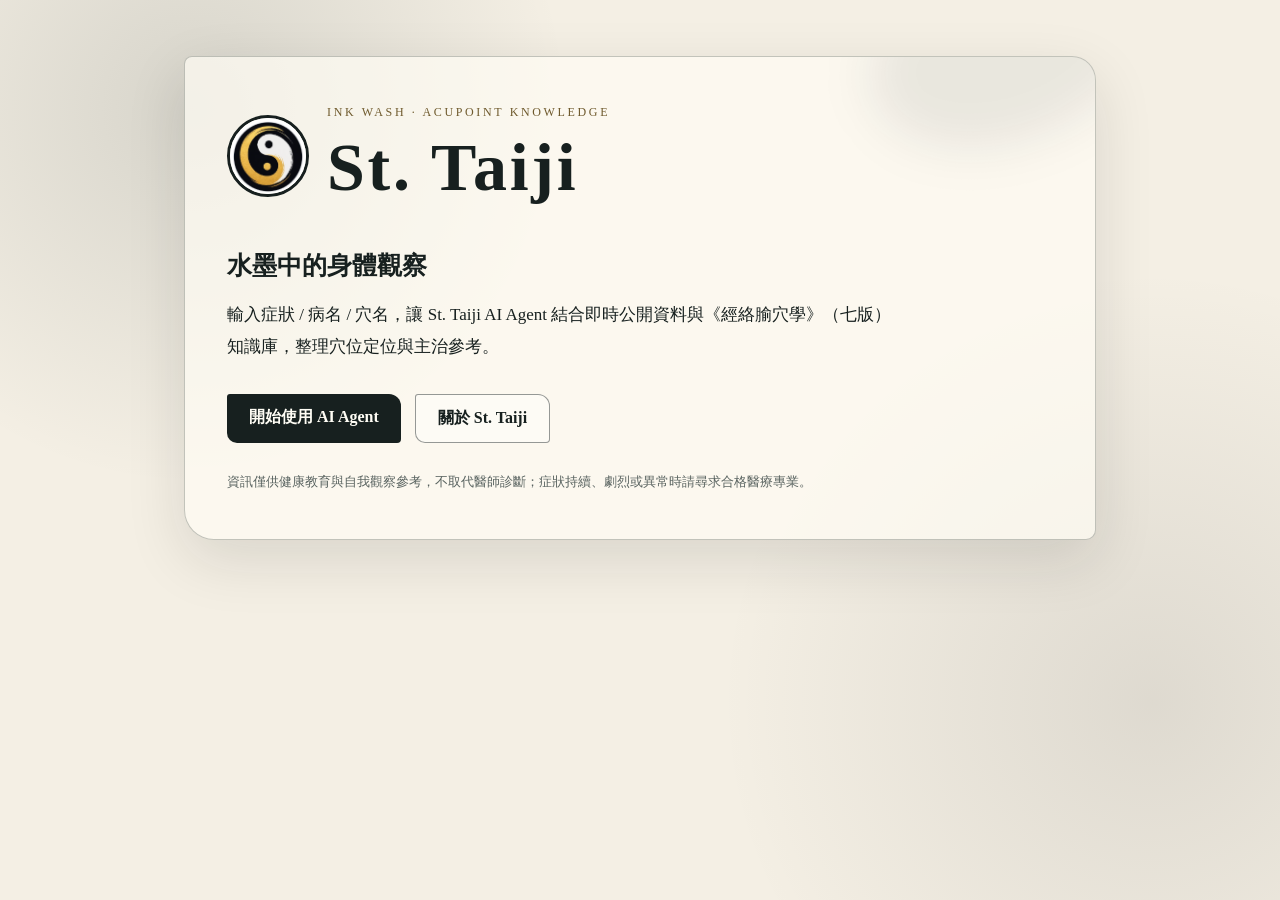
==== index.html @ 62009772 "Add files via upload" ====
<!doctype html>
<html lang="zh-Hant">
<head>
  <meta charset="UTF-8">
  <meta name="viewport" content="width=device-width, initial-scale=1">
  <meta name="description" content="St. Taiji 水墨養生 AI Agent：查詢症狀、病名與穴名，探索定位與主治資料。">
  <title>St. Taiji｜水墨穴位 AI Agent</title>
  <script async src="https://pagead2.googlesyndication.com/pagead/js/adsbygoogle.js?client=ca-pub-6510425361342634" crossorigin="anonymous"></script>
  <style>
    :root { color-scheme: light; --ink:#17201f; --paper:#f4efe4; --gold:#b08b3e; }
    * { box-sizing:border-box; }
    body { margin:0; min-height:100vh; color:var(--ink); background:radial-gradient(circle at 15% 12%,rgba(20,35,34,.13),transparent 28%),radial-gradient(circle at 90% 78%,rgba(30,30,30,.10),transparent 32%),var(--paper); font-family: Georgia,"Noto Serif TC",serif; }
    main { max-width:960px; margin:0 auto; padding:56px 24px 72px; }
    .ink-card { position:relative; overflow:hidden; padding:48px 42px; border:1px solid rgba(23,32,31,.25); border-radius:8px 24px 10px 30px; background:rgba(255,252,244,.7); box-shadow:0 20px 60px rgba(21,28,27,.12); }
    .ink-card:before { content:""; position:absolute; width:280px; height:180px; top:-95px; right:-50px; background:rgba(23,32,31,.08); filter:blur(24px); border-radius:50%; transform:rotate(-18deg); }
    header { display:flex; align-items:center; gap:18px; }
    img { width:82px; height:82px; object-fit:cover; border-radius:50%; border:3px solid var(--ink); }
    .eyebrow { letter-spacing:.22em; font-size:12px; color:#6f5a2d; }
    h1 { margin:8px 0 0; font-size:clamp(36px,7vw,68px); letter-spacing:.04em; }
    h2 { margin:42px 0 12px; font-size:25px; }
    p { max-width:680px; line-height:1.9; font-size:17px; }
    .actions { display:flex; flex-wrap:wrap; gap:14px; margin-top:30px; }
    a.button { display:inline-block; padding:13px 22px; border-radius:3px 12px 4px 10px; text-decoration:none; font-weight:700; }
    .primary { color:#fffdf5; background:var(--ink); }
    .secondary { color:var(--ink); border:1px solid rgba(23,32,31,.45); background:rgba(255,255,255,.4); }
    footer { margin-top:30px; color:#596360; font-size:13px; }
  </style>
</head>
<body>
  <main>
    <section class="ink-card">
      <header>
        <img src="LogoTaiji.png" alt="St. Taiji 太極 Logo">
        <div><div class="eyebrow">INK WASH · ACUPOINT KNOWLEDGE</div><h1>St. Taiji</h1></div>
      </header>
      <h2>水墨中的身體觀察</h2>
      <p>輸入症狀 / 病名 / 穴名，讓 St. Taiji AI Agent 結合即時公開資料與《經絡腧穴學》（七版）知識庫，整理穴位定位與主治參考。</p>
      <div class="actions">
        <a class="button primary" href="https://sttaiji-tevsgcip.manus.space/">開始使用 AI Agent</a>
        <a class="button secondary" href="https://sttaiji-tevsgcip.manus.space/about">關於 St. Taiji</a>
      </div>
      <footer>資訊僅供健康教育與自我觀察參考，不取代醫師診斷；症狀持續、劇烈或異常時請尋求合格醫療專業。</footer>
    </section>
  </main>
</body>
</html>
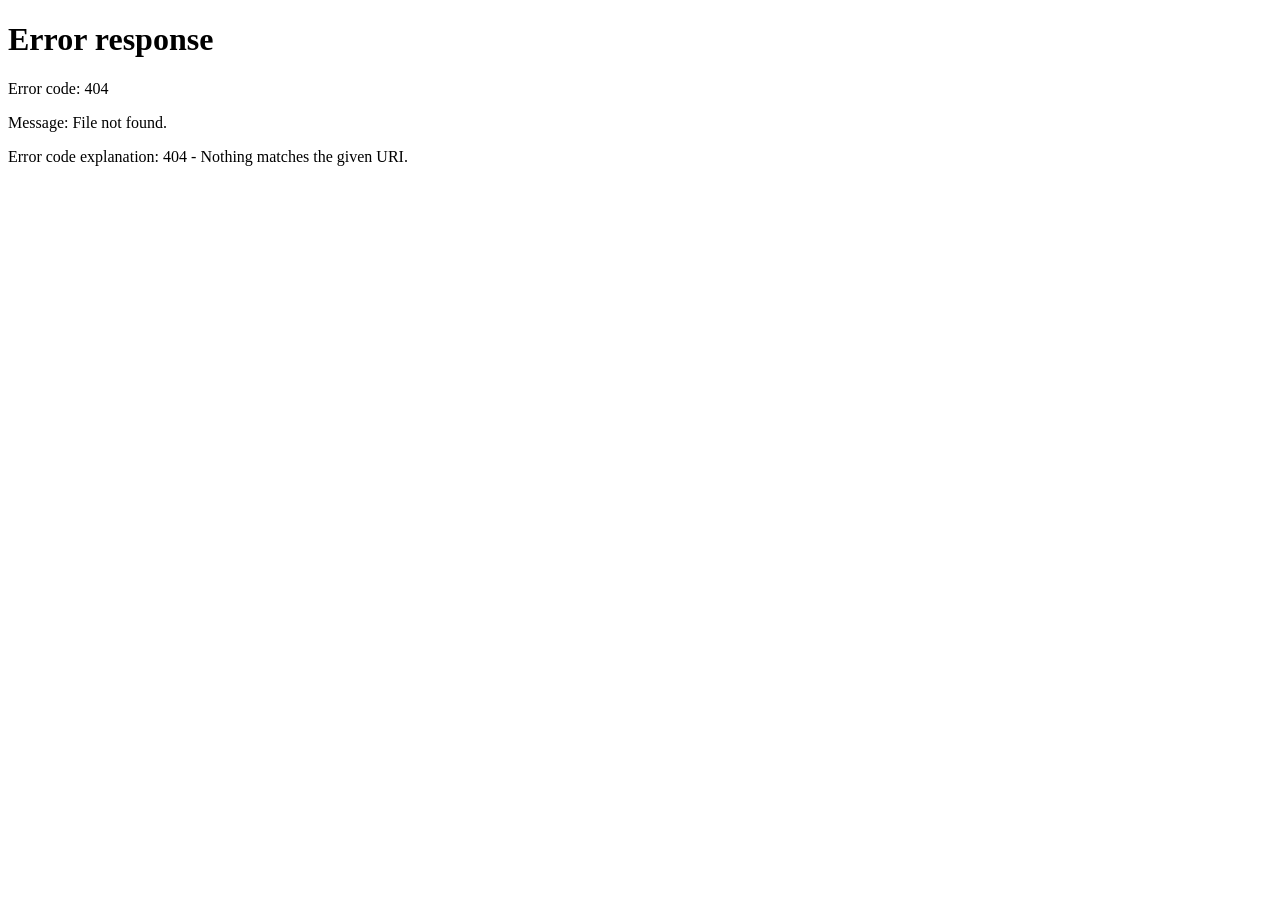
==== commit cea2cefd: "Add files via upload" ====
--- a/index.html
+++ b/index.html
@@ -1,46 +1,18 @@
 <!doctype html>
 <html lang="zh-Hant">
-<head>
-  <meta charset="UTF-8">
-  <meta name="viewport" content="width=device-width, initial-scale=1">
-  <meta name="description" content="St. Taiji 水墨養生 AI Agent：查詢症狀、病名與穴名，探索定位與主治資料。">
-  <title>St. Taiji｜水墨穴位 AI Agent</title>
-  <script async src="https://pagead2.googlesyndication.com/pagead/js/adsbygoogle.js?client=ca-pub-6510425361342634" crossorigin="anonymous"></script>
-  <style>
-    :root { color-scheme: light; --ink:#17201f; --paper:#f4efe4; --gold:#b08b3e; }
-    * { box-sizing:border-box; }
-    body { margin:0; min-height:100vh; color:var(--ink); background:radial-gradient(circle at 15% 12%,rgba(20,35,34,.13),transparent 28%),radial-gradient(circle at 90% 78%,rgba(30,30,30,.10),transparent 32%),var(--paper); font-family: Georgia,"Noto Serif TC",serif; }
-    main { max-width:960px; margin:0 auto; padding:56px 24px 72px; }
-    .ink-card { position:relative; overflow:hidden; padding:48px 42px; border:1px solid rgba(23,32,31,.25); border-radius:8px 24px 10px 30px; background:rgba(255,252,244,.7); box-shadow:0 20px 60px rgba(21,28,27,.12); }
-    .ink-card:before { content:""; position:absolute; width:280px; height:180px; top:-95px; right:-50px; background:rgba(23,32,31,.08); filter:blur(24px); border-radius:50%; transform:rotate(-18deg); }
-    header { display:flex; align-items:center; gap:18px; }
-    img { width:82px; height:82px; object-fit:cover; border-radius:50%; border:3px solid var(--ink); }
-    .eyebrow { letter-spacing:.22em; font-size:12px; color:#6f5a2d; }
-    h1 { margin:8px 0 0; font-size:clamp(36px,7vw,68px); letter-spacing:.04em; }
-    h2 { margin:42px 0 12px; font-size:25px; }
-    p { max-width:680px; line-height:1.9; font-size:17px; }
-    .actions { display:flex; flex-wrap:wrap; gap:14px; margin-top:30px; }
-    a.button { display:inline-block; padding:13px 22px; border-radius:3px 12px 4px 10px; text-decoration:none; font-weight:700; }
-    .primary { color:#fffdf5; background:var(--ink); }
-    .secondary { color:var(--ink); border:1px solid rgba(23,32,31,.45); background:rgba(255,255,255,.4); }
-    footer { margin-top:30px; color:#596360; font-size:13px; }
-  </style>
-</head>
-<body>
-  <main>
-    <section class="ink-card">
-      <header>
-        <img src="LogoTaiji.png" alt="St. Taiji 太極 Logo">
-        <div><div class="eyebrow">INK WASH · ACUPOINT KNOWLEDGE</div><h1>St. Taiji</h1></div>
-      </header>
-      <h2>水墨中的身體觀察</h2>
-      <p>輸入症狀 / 病名 / 穴名，讓 St. Taiji AI Agent 結合即時公開資料與《經絡腧穴學》（七版）知識庫，整理穴位定位與主治參考。</p>
-      <div class="actions">
-        <a class="button primary" href="https://sttaiji-tevsgcip.manus.space/">開始使用 AI Agent</a>
-        <a class="button secondary" href="https://sttaiji-tevsgcip.manus.space/about">關於 St. Taiji</a>
-      </div>
-      <footer>資訊僅供健康教育與自我觀察參考，不取代醫師診斷；症狀持續、劇烈或異常時請尋求合格醫療專業。</footer>
-    </section>
-  </main>
-</body>
+  <head>
+    <meta charset="UTF-8" />
+    <meta name="viewport" content="width=device-width, initial-scale=1.0, maximum-scale=1" />
+    <meta name="theme-color" content="#171915" />
+    <meta name="description" content="St. Taiji — 從一個症狀，開始理解身體。" />
+    <meta name="google-adsense-account" content="ca-pub-6510425361342634" />
+    <title>St. Taiji｜穴位探索</title>
+    <script async src="https://pagead2.googlesyndication.com/pagead/js/adsbygoogle.js?client=ca-pub-6510425361342634" crossorigin="anonymous"></script>
+    <script type="module" crossorigin src="sttaiji.js"></script>
+    <link rel="stylesheet" crossorigin href="sttaiji.css">
+  </head>
+  <body>
+    <div id="root"></div>
+    <script>window.__MANUS_CONFIG__={apiUrl:"https://sttaiji-tevsgcip.manus.space"};</script>
+  </body>
 </html>
--- a/sttaiji.css
+++ b/sttaiji.css
@@ -0,0 +1 @@
+@import"https://fonts.googleapis.com/css2?family=Noto+Sans+TC:wght@400;500;600;700&family=Noto+Serif+TC:wght@500;600;700;900&display=swap";@layer components;@layer properties{@supports (((-webkit-hyphens:none)) and (not (margin-trim:inline))) or ((-moz-orient:inline) and (not (color:rgb(from red r g b)))){*,:before,:after,::backdrop{--tw-translate-x:0;--tw-translate-y:0;--tw-translate-z:0;--tw-rotate-x:initial;--tw-rotate-y:initial;--tw-rotate-z:initial;--tw-skew-x:initial;--tw-skew-y:initial;--tw-space-y-reverse:0;--tw-space-x-reverse:0;--tw-border-style:solid;--tw-gradient-position:initial;--tw-gradient-from:#0000;--tw-gradient-via:#0000;--tw-gradient-to:#0000;--tw-gradient-stops:initial;--tw-gradient-via-stops:initial;--tw-gradient-from-position:0%;--tw-gradient-via-position:50%;--tw-gradient-to-position:100%;--tw-leading:initial;--tw-font-weight:initial;--tw-tracking:initial;--tw-ordinal:initial;--tw-slashed-zero:initial;--tw-numeric-figure:initial;--tw-numeric-spacing:initial;--tw-numeric-fraction:initial;--tw-shadow:0 0 #0000;--tw-shadow-color:initial;--tw-shadow-alpha:100%;--tw-inset-shadow:0 0 #0000;--tw-inset-shadow-color:initial;--tw-inset-shadow-alpha:100%;--tw-ring-color:initial;--tw-ring-shadow:0 0 #0000;--tw-inset-ring-color:initial;--tw-inset-ring-shadow:0 0 #0000;--tw-ring-inset:initial;--tw-ring-offset-width:0px;--tw-ring-offset-color:#fff;--tw-ring-offset-shadow:0 0 #0000;--tw-outline-style:solid;--tw-backdrop-blur:initial;--tw-backdrop-brightness:initial;--tw-backdrop-contrast:initial;--tw-backdrop-grayscale:initial;--tw-backdrop-hue-rotate:initial;--tw-backdrop-invert:initial;--tw-backdrop-opacity:initial;--tw-backdrop-saturate:initial;--tw-backdrop-sepia:initial;--tw-duration:initial;--tw-ease:initial;--tw-content:"";--tw-animation-delay:0s;--tw-animation-direction:normal;--tw-animation-duration:initial;--tw-animation-fill-mode:none;--tw-animation-iteration-count:1;--tw-enter-blur:0;--tw-enter-opacity:1;--tw-enter-rotate:0;--tw-enter-scale:1;--tw-enter-translate-x:0;--tw-enter-translate-y:0;--tw-exit-blur:0;--tw-exit-opacity:1;--tw-exit-rotate:0;--tw-exit-scale:1;--tw-exit-translate-x:0;--tw-exit-translate-y:0}}}@layer theme{:root,:host{--font-sans:ui-sans-serif,system-ui,sans-serif,"Apple Color Emoji","Segoe UI Emoji","Segoe UI Symbol","Noto Color Emoji";--font-mono:ui-monospace,SFMono-Regular,Menlo,Monaco,Consolas,"Liberation Mono","Courier New",monospace;--color-red-100:oklch(93.6% .032 17.717);--color-red-500:oklch(63.7% .237 25.331);--color-blue-600:oklch(54.6% .245 262.881);--color-blue-700:oklch(48.8% .243 264.376);--color-slate-50:oklch(98.4% .003 247.858);--color-slate-100:oklch(96.8% .007 247.896);--color-slate-600:oklch(44.6% .043 257.281);--color-slate-700:oklch(37.2% .044 257.287);--color-slate-900:oklch(20.8% .042 265.755);--color-black:#000;--color-white:#fff;--spacing:.25rem;--container-xs:20rem;--container-sm:24rem;--container-md:28rem;--container-lg:32rem;--container-2xl:42rem;--container-6xl:72rem;--text-xs:.75rem;--text-xs--line-height:calc(1/.75);--text-sm:.875rem;--text-sm--line-height:calc(1.25/.875);--text-base:1rem;--text-base--line-height: 1.5 ;--text-lg:1.125rem;--text-lg--line-height:calc(1.75/1.125);--text-xl:1.25rem;--text-xl--line-height:calc(1.75/1.25);--text-2xl:1.5rem;--text-2xl--line-height:calc(2/1.5);--text-3xl:1.875rem;--text-3xl--line-height: 1.2 ;--text-4xl:2.25rem;--text-4xl--line-height:calc(2.5/2.25);--font-weight-normal:400;--font-weight-medium:500;--font-weight-semibold:600;--font-weight-bold:700;--tracking-tight:-.025em;--tracking-widest:.1em;--leading-snug:1.375;--leading-normal:1.5;--leading-relaxed:1.625;--radius-xs:.125rem;--radius-sm:.25rem;--radius-md:.375rem;--radius-lg:.5rem;--radius-xl:.75rem;--ease-in-out:cubic-bezier(.4,0,.2,1);--animate-spin:spin 1s linear infinite;--animate-pulse:pulse 2s cubic-bezier(.4,0,.6,1)infinite;--blur-sm:8px;--blur-2xl:40px;--aspect-video:16/9;--default-transition-duration:.15s;--default-transition-timing-function:cubic-bezier(.4,0,.2,1);--default-font-family:var(--font-sans);--default-mono-font-family:var(--font-mono)}}@layer base{*,:after,:before,::backdrop{box-sizing:border-box;border:0 solid;margin:0;padding:0}::file-selector-button{box-sizing:border-box;border:0 solid;margin:0;padding:0}html,:host{-webkit-text-size-adjust:100%;tab-size:4;line-height:1.5;font-family:var(--default-font-family,ui-sans-serif,system-ui,sans-serif,"Apple Color Emoji","Segoe UI Emoji","Segoe UI Symbol","Noto Color Emoji");font-feature-settings:var(--default-font-feature-settings,normal);font-variation-settings:var(--default-font-variation-settings,normal);-webkit-tap-highlight-color:transparent}hr{height:0;color:inherit;border-top-width:1px}abbr:where([title]){-webkit-text-decoration:underline dotted;text-decoration:underline dotted}h1,h2,h3,h4,h5,h6{font-size:inherit;font-weight:inherit}a{color:inherit;-webkit-text-decoration:inherit;text-decoration:inherit}b,strong{font-weight:bolder}code,kbd,samp,pre{font-family:var(--default-mono-font-family,ui-monospace,SFMono-Regular,Menlo,Monaco,Consolas,"Liberation Mono","Courier New",monospace);font-feature-settings:var(--default-mono-font-feature-settings,normal);font-variation-settings:var(--default-mono-font-variation-settings,normal);font-size:1em}small{font-size:80%}sub,sup{vertical-align:baseline;font-size:75%;line-height:0;position:relative}sub{bottom:-.25em}sup{top:-.5em}table{text-indent:0;border-color:inherit;border-collapse:collapse}:-moz-focusring{outline:auto}progress{vertical-align:baseline}summary{display:list-item}ol,ul,menu{list-style:none}img,svg,video,canvas,audio,iframe,embed,object{vertical-align:middle;display:block}img,video{max-width:100%;height:auto}button,input,select,optgroup,textarea{font:inherit;font-feature-settings:inherit;font-variation-settings:inherit;letter-spacing:inherit;color:inherit;opacity:1;background-color:#0000;border-radius:0}::file-selector-button{font:inherit;font-feature-settings:inherit;font-variation-settings:inherit;letter-spacing:inherit;color:inherit;opacity:1;background-color:#0000;border-radius:0}:where(select:is([multiple],[size])) optgroup{font-weight:bolder}:where(select:is([multiple],[size])) optgroup option{padding-inline-start:20px}::file-selector-button{margin-inline-end:4px}::placeholder{opacity:1}@supports (not ((-webkit-appearance:-apple-pay-button))) or (contain-intrinsic-size:1px){::placeholder{color:currentColor}@supports (color:color-mix(in lab,red,red)){::placeholder{color:color-mix(in oklab,currentcolor 50%,transparent)}}}textarea{resize:vertical}::-webkit-search-decoration{-webkit-appearance:none}::-webkit-date-and-time-value{min-height:1lh;text-align:inherit}::-webkit-datetime-edit{display:inline-flex}::-webkit-datetime-edit-fields-wrapper{padding:0}::-webkit-datetime-edit{padding-block:0}::-webkit-datetime-edit-year-field{padding-block:0}::-webkit-datetime-edit-month-field{padding-block:0}::-webkit-datetime-edit-day-field{padding-block:0}::-webkit-datetime-edit-hour-field{padding-block:0}::-webkit-datetime-edit-minute-field{padding-block:0}::-webkit-datetime-edit-second-field{padding-block:0}::-webkit-datetime-edit-millisecond-field{padding-block:0}::-webkit-datetime-edit-meridiem-field{padding-block:0}::-webkit-calendar-picker-indicator{line-height:1}:-moz-ui-invalid{box-shadow:none}button,input:where([type=button],[type=reset],[type=submit]){appearance:button}::file-selector-button{appearance:button}::-webkit-inner-spin-button{height:auto}::-webkit-outer-spin-button{height:auto}[hidden]:where(:not([hidden=until-found])){display:none!important}}@layer utilities{.\@container\/card-header{container:card-header/inline-size}.\@container\/field-group{container:field-group/inline-size}.pointer-events-none{pointer-events:none}.invisible{visibility:hidden}.sr-only{clip-path:inset(50%);white-space:nowrap;border-width:0;width:1px;height:1px;margin:-1px;padding:0;position:absolute;overflow:hidden}.absolute{position:absolute}.fixed{position:fixed}.relative{position:relative}.static{position:static}.sticky{position:sticky}.inset-0{inset:calc(var(--spacing)*0)}.inset-x-0{inset-inline:calc(var(--spacing)*0)}.inset-y-0{inset-block:calc(var(--spacing)*0)}.-top-12{top:calc(var(--spacing)*-12)}.top-0{top:calc(var(--spacing)*0)}.top-1\.5{top:calc(var(--spacing)*1.5)}.top-1\/2{top:50%}.top-3\.5{top:calc(var(--spacing)*3.5)}.top-4{top:calc(var(--spacing)*4)}.top-\[1px\]{top:1px}.top-\[50\%\]{top:50%}.top-\[60\%\]{top:60%}.top-full{top:100%}.-right-12{right:calc(var(--spacing)*-12)}.right-0{right:calc(var(--spacing)*0)}.right-1{right:calc(var(--spacing)*1)}.right-2{right:calc(var(--spacing)*2)}.right-3{right:calc(var(--spacing)*3)}.right-4{right:calc(var(--spacing)*4)}.-bottom-12{bottom:calc(var(--spacing)*-12)}.bottom-0{bottom:calc(var(--spacing)*0)}.bottom-4{bottom:calc(var(--spacing)*4)}.-left-12{left:calc(var(--spacing)*-12)}.left-0{left:calc(var(--spacing)*0)}.left-1\/2{left:50%}.left-2{left:calc(var(--spacing)*2)}.left-4{left:calc(var(--spacing)*4)}.left-\[50\%\]{left:50%}.isolate{isolation:isolate}.z-10{z-index:10}.z-20{z-index:20}.z-40{z-index:40}.z-50{z-index:50}.z-\[1\]{z-index:1}.order-first{order:-9999}.order-last{order:9999}.col-start-2{grid-column-start:2}.row-span-2{grid-row:span 2/span 2}.row-start-1{grid-row-start:1}.container{width:100%}@media(min-width:40rem){.container{max-width:40rem}}@media(min-width:48rem){.container{max-width:48rem}}@media(min-width:64rem){.container{max-width:64rem}}@media(min-width:80rem){.container{max-width:80rem}}@media(min-width:96rem){.container{max-width:96rem}}.\!m-0{margin:calc(var(--spacing)*0)!important}.-mx-1{margin-inline:calc(var(--spacing)*-1)}.mx-2{margin-inline:calc(var(--spacing)*2)}.mx-3\.5{margin-inline:calc(var(--spacing)*3.5)}.mx-4{margin-inline:calc(var(--spacing)*4)}.mx-auto{margin-inline:auto}.-my-2{margin-block:calc(var(--spacing)*-2)}.my-0{margin-block:calc(var(--spacing)*0)}.my-0\.5{margin-block:calc(var(--spacing)*.5)}.my-1{margin-block:calc(var(--spacing)*1)}.-mt-4{margin-top:calc(var(--spacing)*-4)}.mt-1{margin-top:calc(var(--spacing)*1)}.mt-1\.5{margin-top:calc(var(--spacing)*1.5)}.mt-2{margin-top:calc(var(--spacing)*2)}.mt-4{margin-top:calc(var(--spacing)*4)}.mt-12{margin-top:calc(var(--spacing)*12)}.mt-auto{margin-top:auto}.mr-2{margin-right:calc(var(--spacing)*2)}.mb-1{margin-bottom:calc(var(--spacing)*1)}.mb-2{margin-bottom:calc(var(--spacing)*2)}.mb-3{margin-bottom:calc(var(--spacing)*3)}.mb-4{margin-bottom:calc(var(--spacing)*4)}.mb-6{margin-bottom:calc(var(--spacing)*6)}.mb-8{margin-bottom:calc(var(--spacing)*8)}.-ml-4{margin-left:calc(var(--spacing)*-4)}.ml-1{margin-left:calc(var(--spacing)*1)}.ml-2{margin-left:calc(var(--spacing)*2)}.ml-4{margin-left:calc(var(--spacing)*4)}.ml-auto{margin-left:auto}.line-clamp-1{-webkit-line-clamp:1;-webkit-box-orient:vertical;display:-webkit-box;overflow:hidden}.line-clamp-2{-webkit-line-clamp:2;-webkit-box-orient:vertical;display:-webkit-box;overflow:hidden}.block{display:block}.flex{display:flex}.grid{display:grid}.hidden{display:none}.inline-flex{display:inline-flex}.table{display:table}.table-caption{display:table-caption}.table-cell{display:table-cell}.table-row{display:table-row}.field-sizing-content{field-sizing:content}.aspect-square{aspect-ratio:1}.aspect-video{aspect-ratio:var(--aspect-video)}.size-\(--cell-size\){width:var(--cell-size);height:var(--cell-size)}.size-2{width:calc(var(--spacing)*2);height:calc(var(--spacing)*2)}.size-2\.5{width:calc(var(--spacing)*2.5);height:calc(var(--spacing)*2.5)}.size-3{width:calc(var(--spacing)*3);height:calc(var(--spacing)*3)}.size-3\.5{width:calc(var(--spacing)*3.5);height:calc(var(--spacing)*3.5)}.size-4{width:calc(var(--spacing)*4);height:calc(var(--spacing)*4)}.size-6{width:calc(var(--spacing)*6);height:calc(var(--spacing)*6)}.size-7{width:calc(var(--spacing)*7);height:calc(var(--spacing)*7)}.size-8{width:calc(var(--spacing)*8);height:calc(var(--spacing)*8)}.size-9{width:calc(var(--spacing)*9);height:calc(var(--spacing)*9)}.size-10{width:calc(var(--spacing)*10);height:calc(var(--spacing)*10)}.size-12{width:calc(var(--spacing)*12);height:calc(var(--spacing)*12)}.size-auto{width:auto;height:auto}.size-full{width:100%;height:100%}.h-\(--cell-size\){height:var(--cell-size)}.h-1\.5{height:calc(var(--spacing)*1.5)}.h-2{height:calc(var(--spacing)*2)}.h-2\.5{height:calc(var(--spacing)*2.5)}.h-3{height:calc(var(--spacing)*3)}.h-4{height:calc(var(--spacing)*4)}.h-5{height:calc(var(--spacing)*5)}.h-6{height:calc(var(--spacing)*6)}.h-7{height:calc(var(--spacing)*7)}.h-8{height:calc(var(--spacing)*8)}.h-9{height:calc(var(--spacing)*9)}.h-10{height:calc(var(--spacing)*10)}.h-12{height:calc(var(--spacing)*12)}.h-14{height:calc(var(--spacing)*14)}.h-16{height:calc(var(--spacing)*16)}.h-32{height:calc(var(--spacing)*32)}.h-64{height:calc(var(--spacing)*64)}.h-\[1\.15rem\]{height:1.15rem}.h-\[38px\]{height:38px}.h-\[200px\]{height:200px}.h-\[500px\]{height:500px}.h-\[calc\(100\%-1px\)\]{height:calc(100% - 1px)}.h-\[var\(--radix-navigation-menu-viewport-height\)\]{height:var(--radix-navigation-menu-viewport-height)}.h-\[var\(--radix-select-trigger-height\)\]{height:var(--radix-select-trigger-height)}.h-auto{height:auto}.h-full{height:100%}.h-px{height:1px}.h-svh{height:100svh}.max-h-\(--radix-context-menu-content-available-height\){max-height:var(--radix-context-menu-content-available-height)}.max-h-\(--radix-dropdown-menu-content-available-height\){max-height:var(--radix-dropdown-menu-content-available-height)}.max-h-\(--radix-select-content-available-height\){max-height:var(--radix-select-content-available-height)}.max-h-32{max-height:calc(var(--spacing)*32)}.max-h-\[300px\]{max-height:300px}.min-h-0{min-height:calc(var(--spacing)*0)}.min-h-4{min-height:calc(var(--spacing)*4)}.min-h-9{min-height:calc(var(--spacing)*9)}.min-h-16{min-height:calc(var(--spacing)*16)}.min-h-\[200px\]{min-height:200px}.min-h-screen{min-height:100vh}.min-h-svh{min-height:100svh}.w-\(--cell-size\){width:var(--cell-size)}.w-\(--sidebar-width\){width:var(--sidebar-width)}.w-0{width:calc(var(--spacing)*0)}.w-1{width:calc(var(--spacing)*1)}.w-1\/2{width:50%}.w-2{width:calc(var(--spacing)*2)}.w-2\.5{width:calc(var(--spacing)*2.5)}.w-3{width:calc(var(--spacing)*3)}.w-3\/4{width:75%}.w-4{width:calc(var(--spacing)*4)}.w-5{width:calc(var(--spacing)*5)}.w-8{width:calc(var(--spacing)*8)}.w-9{width:calc(var(--spacing)*9)}.w-10{width:calc(var(--spacing)*10)}.w-16{width:calc(var(--spacing)*16)}.w-20{width:calc(var(--spacing)*20)}.w-24{width:calc(var(--spacing)*24)}.w-32{width:calc(var(--spacing)*32)}.w-48{width:calc(var(--spacing)*48)}.w-64{width:calc(var(--spacing)*64)}.w-72{width:calc(var(--spacing)*72)}.w-\[38px\]{width:38px}.w-\[100px\]{width:100px}.w-\[280px\]{width:280px}.w-\[400px\]{width:400px}.w-auto{width:auto}.w-fit{width:fit-content}.w-full{width:100%}.w-max{width:max-content}.w-px{width:1px}.max-w-\(--skeleton-width\){max-width:var(--skeleton-width)}.max-w-2xl{max-width:var(--container-2xl)}.max-w-6xl{max-width:var(--container-6xl)}.max-w-\[80\%\]{max-width:80%}.max-w-\[calc\(100\%-2rem\)\]{max-width:calc(100% - 2rem)}.max-w-lg{max-width:var(--container-lg)}.max-w-max{max-width:max-content}.max-w-md{max-width:var(--container-md)}.max-w-none{max-width:none}.max-w-sm{max-width:var(--container-sm)}.max-w-xs{max-width:var(--container-xs)}.min-w-\(--cell-size\){min-width:var(--cell-size)}.min-w-0{min-width:calc(var(--spacing)*0)}.min-w-5{min-width:calc(var(--spacing)*5)}.min-w-8{min-width:calc(var(--spacing)*8)}.min-w-9{min-width:calc(var(--spacing)*9)}.min-w-10{min-width:calc(var(--spacing)*10)}.min-w-\[8rem\]{min-width:8rem}.min-w-\[12rem\]{min-width:12rem}.min-w-\[var\(--radix-select-trigger-width\)\]{min-width:var(--radix-select-trigger-width)}.flex-1{flex:1}.flex-shrink-0,.shrink-0{flex-shrink:0}.grow{flex-grow:1}.grow-0{flex-grow:0}.basis-full{flex-basis:100%}.caption-bottom{caption-side:bottom}.border-collapse{border-collapse:collapse}.origin-\(--radix-context-menu-content-transform-origin\){transform-origin:var(--radix-context-menu-content-transform-origin)}.origin-\(--radix-dropdown-menu-content-transform-origin\){transform-origin:var(--radix-dropdown-menu-content-transform-origin)}.origin-\(--radix-hover-card-content-transform-origin\){transform-origin:var(--radix-hover-card-content-transform-origin)}.origin-\(--radix-menubar-content-transform-origin\){transform-origin:var(--radix-menubar-content-transform-origin)}.origin-\(--radix-popover-content-transform-origin\){transform-origin:var(--radix-popover-content-transform-origin)}.origin-\(--radix-select-content-transform-origin\){transform-origin:var(--radix-select-content-transform-origin)}.origin-\(--radix-tooltip-content-transform-origin\){transform-origin:var(--radix-tooltip-content-transform-origin)}.-translate-x-1\/2{--tw-translate-x: -50% ;translate:var(--tw-translate-x)var(--tw-translate-y)}.-translate-x-px{--tw-translate-x:-1px;translate:var(--tw-translate-x)var(--tw-translate-y)}.translate-x-\[-50\%\]{--tw-translate-x:-50%;translate:var(--tw-translate-x)var(--tw-translate-y)}.translate-x-px{--tw-translate-x:1px;translate:var(--tw-translate-x)var(--tw-translate-y)}.-translate-y-1\/2{--tw-translate-y: -50% ;translate:var(--tw-translate-x)var(--tw-translate-y)}.translate-y-0\.5{--tw-translate-y:calc(var(--spacing)*.5);translate:var(--tw-translate-x)var(--tw-translate-y)}.translate-y-\[-50\%\]{--tw-translate-y:-50%;translate:var(--tw-translate-x)var(--tw-translate-y)}.translate-y-\[calc\(-50\%_-_2px\)\]{--tw-translate-y: calc(-50% - 2px) ;translate:var(--tw-translate-x)var(--tw-translate-y)}.rotate-45{rotate:45deg}.rotate-90{rotate:90deg}.transform{transform:var(--tw-rotate-x,)var(--tw-rotate-y,)var(--tw-rotate-z,)var(--tw-skew-x,)var(--tw-skew-y,)}.animate-caret-blink{animation:1.25s ease-out infinite caret-blink}.animate-in{animation:enter var(--tw-animation-duration,var(--tw-duration,.15s))var(--tw-ease,ease)var(--tw-animation-delay,0s)var(--tw-animation-iteration-count,1)var(--tw-animation-direction,normal)var(--tw-animation-fill-mode,none)}.animate-pulse{animation:var(--animate-pulse)}.animate-spin{animation:var(--animate-spin)}.cursor-col-resize{cursor:col-resize}.cursor-default{cursor:default}.cursor-pointer{cursor:pointer}.cursor-text{cursor:text}.touch-none{touch-action:none}.resize-none{resize:none}.scroll-my-1{scroll-margin-block:calc(var(--spacing)*1)}.scroll-py-1{scroll-padding-block:calc(var(--spacing)*1)}.list-disc{list-style-type:disc}.list-none{list-style-type:none}.auto-rows-min{grid-auto-rows:min-content}.grid-cols-1{grid-template-columns:repeat(1,minmax(0,1fr))}.grid-cols-2{grid-template-columns:repeat(2,minmax(0,1fr))}.grid-cols-3{grid-template-columns:repeat(3,minmax(0,1fr))}.grid-cols-\[0_1fr\]{grid-template-columns:0 1fr}.grid-rows-\[auto_auto\]{grid-template-rows:auto auto}.flex-col{flex-direction:column}.flex-col-reverse{flex-direction:column-reverse}.flex-row{flex-direction:row}.flex-wrap{flex-wrap:wrap}.items-center{align-items:center}.items-end{align-items:flex-end}.items-start{align-items:flex-start}.items-stretch{align-items:stretch}.justify-between{justify-content:space-between}.justify-center{justify-content:center}.justify-end{justify-content:flex-end}.justify-start{justify-content:flex-start}.justify-items-start{justify-items:start}.gap-0{gap:calc(var(--spacing)*0)}.gap-0\.5{gap:calc(var(--spacing)*.5)}.gap-1{gap:calc(var(--spacing)*1)}.gap-1\.5{gap:calc(var(--spacing)*1.5)}.gap-2{gap:calc(var(--spacing)*2)}.gap-2\.5{gap:calc(var(--spacing)*2.5)}.gap-3{gap:calc(var(--spacing)*3)}.gap-4{gap:calc(var(--spacing)*4)}.gap-6{gap:calc(var(--spacing)*6)}.gap-7{gap:calc(var(--spacing)*7)}.gap-8{gap:calc(var(--spacing)*8)}:where(.space-y-1>:not(:last-child)){--tw-space-y-reverse:0;margin-block-start:calc(calc(var(--spacing)*1)*var(--tw-space-y-reverse));margin-block-end:calc(calc(var(--spacing)*1)*calc(1 - var(--tw-space-y-reverse)))}:where(.space-y-2>:not(:last-child)){--tw-space-y-reverse:0;margin-block-start:calc(calc(var(--spacing)*2)*var(--tw-space-y-reverse));margin-block-end:calc(calc(var(--spacing)*2)*calc(1 - var(--tw-space-y-reverse)))}:where(.space-y-3>:not(:last-child)){--tw-space-y-reverse:0;margin-block-start:calc(calc(var(--spacing)*3)*var(--tw-space-y-reverse));margin-block-end:calc(calc(var(--spacing)*3)*calc(1 - var(--tw-space-y-reverse)))}:where(.space-y-4>:not(:last-child)){--tw-space-y-reverse:0;margin-block-start:calc(calc(var(--spacing)*4)*var(--tw-space-y-reverse));margin-block-end:calc(calc(var(--spacing)*4)*calc(1 - var(--tw-space-y-reverse)))}:where(.space-y-6>:not(:last-child)){--tw-space-y-reverse:0;margin-block-start:calc(calc(var(--spacing)*6)*var(--tw-space-y-reverse));margin-block-end:calc(calc(var(--spacing)*6)*calc(1 - var(--tw-space-y-reverse)))}:where(.space-y-12>:not(:last-child)){--tw-space-y-reverse:0;margin-block-start:calc(calc(var(--spacing)*12)*var(--tw-space-y-reverse));margin-block-end:calc(calc(var(--spacing)*12)*calc(1 - var(--tw-space-y-reverse)))}:where(.space-x-2>:not(:last-child)){--tw-space-x-reverse:0;margin-inline-start:calc(calc(var(--spacing)*2)*var(--tw-space-x-reverse));margin-inline-end:calc(calc(var(--spacing)*2)*calc(1 - var(--tw-space-x-reverse)))}.gap-y-0\.5{row-gap:calc(var(--spacing)*.5)}.self-start{align-self:flex-start}.self-stretch{align-self:stretch}.justify-self-end{justify-self:flex-end}.truncate{text-overflow:ellipsis;white-space:nowrap;overflow:hidden}.overflow-auto{overflow:auto}.overflow-hidden{overflow:hidden}.overflow-x-auto{overflow-x:auto}.overflow-x-hidden{overflow-x:hidden}.overflow-y-auto{overflow-y:auto}.rounded{border-radius:.25rem}.rounded-\[2px\]{border-radius:2px}.rounded-\[4px\]{border-radius:4px}.rounded-\[10px\]{border-radius:10px}.rounded-\[20px\]{border-radius:20px}.rounded-\[calc\(var\(--radius\)-5px\)\]{border-radius:calc(var(--radius) - 5px)}.rounded-\[inherit\]{border-radius:inherit}.rounded-full{border-radius:3.40282e38px}.rounded-lg{border-radius:var(--radius-lg)}.rounded-md{border-radius:var(--radius-md)}.rounded-none{border-radius:0}.rounded-sm{border-radius:var(--radius-sm)}.rounded-xl{border-radius:var(--radius-xl)}.rounded-xs{border-radius:var(--radius-xs)}.rounded-l-md{border-top-left-radius:var(--radius-md);border-bottom-left-radius:var(--radius-md)}.rounded-tl-sm{border-top-left-radius:var(--radius-sm)}.rounded-r-md{border-top-right-radius:var(--radius-md);border-bottom-right-radius:var(--radius-md)}.border{border-style:var(--tw-border-style);border-width:1px}.border-0{border-style:var(--tw-border-style);border-width:0}.border-\[1\.5px\]{border-style:var(--tw-border-style);border-width:1.5px}.border-y{border-block-style:var(--tw-border-style);border-block-width:1px}.border-t{border-top-style:var(--tw-border-style);border-top-width:1px}.border-r{border-right-style:var(--tw-border-style);border-right-width:1px}.border-r-0{border-right-style:var(--tw-border-style);border-right-width:0}.border-b{border-bottom-style:var(--tw-border-style);border-bottom-width:1px}.border-l{border-left-style:var(--tw-border-style);border-left-width:1px}.border-dashed{--tw-border-style:dashed;border-style:dashed}.border-\(--color-border\){border-color:var(--color-border)}.border-\[rgba\(0\,0\,0\,0\.08\)\]{border-color:#00000014}.border-transparent{border-color:#0000}.border-t-transparent{border-top-color:#0000}.border-l-transparent{border-left-color:#0000}.bg-\(--color-bg\){background-color:var(--color-bg)}.bg-\[\#1a1a19\]{background-color:#1a1a19}.bg-\[\#f8f8f7\]{background-color:#f8f8f7}.bg-black\/50{background-color:#00000080}@supports (color:color-mix(in lab,red,red)){.bg-black\/50{background-color:color-mix(in oklab,var(--color-black)50%,transparent)}}.bg-blue-600{background-color:var(--color-blue-600)}.bg-red-100{background-color:var(--color-red-100)}.bg-transparent{background-color:#0000}.bg-white{background-color:var(--color-white)}.bg-white\/80{background-color:#fffc}@supports (color:color-mix(in lab,red,red)){.bg-white\/80{background-color:color-mix(in oklab,var(--color-white)80%,transparent)}}.bg-gradient-to-br{--tw-gradient-position:to bottom right in oklab;background-image:linear-gradient(var(--tw-gradient-stops))}.from-slate-50{--tw-gradient-from:var(--color-slate-50);--tw-gradient-stops:var(--tw-gradient-via-stops,var(--tw-gradient-position),var(--tw-gradient-from)var(--tw-gradient-from-position),var(--tw-gradient-to)var(--tw-gradient-to-position))}.to-slate-100{--tw-gradient-to:var(--color-slate-100);--tw-gradient-stops:var(--tw-gradient-via-stops,var(--tw-gradient-position),var(--tw-gradient-from)var(--tw-gradient-from-position),var(--tw-gradient-to)var(--tw-gradient-to-position))}.fill-current{fill:currentColor}.p-0{padding:calc(var(--spacing)*0)}.p-1{padding:calc(var(--spacing)*1)}.p-2{padding:calc(var(--spacing)*2)}.p-3{padding:calc(var(--spacing)*3)}.p-4{padding:calc(var(--spacing)*4)}.p-5{padding:calc(var(--spacing)*5)}.p-6{padding:calc(var(--spacing)*6)}.p-8{padding:calc(var(--spacing)*8)}.p-\[3px\]{padding:3px}.p-px{padding:1px}.px-\(--cell-size\){padding-inline:var(--cell-size)}.px-1{padding-inline:calc(var(--spacing)*1)}.px-1\.5{padding-inline:calc(var(--spacing)*1.5)}.px-2{padding-inline:calc(var(--spacing)*2)}.px-2\.5{padding-inline:calc(var(--spacing)*2.5)}.px-3{padding-inline:calc(var(--spacing)*3)}.px-4{padding-inline:calc(var(--spacing)*4)}.px-5{padding-inline:calc(var(--spacing)*5)}.px-6{padding-inline:calc(var(--spacing)*6)}.py-0\.5{padding-block:calc(var(--spacing)*.5)}.py-1{padding-block:calc(var(--spacing)*1)}.py-1\.5{padding-block:calc(var(--spacing)*1.5)}.py-2{padding-block:calc(var(--spacing)*2)}.py-2\.5{padding-block:calc(var(--spacing)*2.5)}.py-3{padding-block:calc(var(--spacing)*3)}.py-4{padding-block:calc(var(--spacing)*4)}.py-5{padding-block:calc(var(--spacing)*5)}.py-6{padding-block:calc(var(--spacing)*6)}.pt-0{padding-top:calc(var(--spacing)*0)}.pt-3{padding-top:calc(var(--spacing)*3)}.pt-4{padding-top:calc(var(--spacing)*4)}.pt-6{padding-top:calc(var(--spacing)*6)}.pt-8{padding-top:calc(var(--spacing)*8)}.pt-12{padding-top:calc(var(--spacing)*12)}.pr-1{padding-right:calc(var(--spacing)*1)}.pr-2{padding-right:calc(var(--spacing)*2)}.pr-2\.5{padding-right:calc(var(--spacing)*2.5)}.pr-3{padding-right:calc(var(--spacing)*3)}.pr-8{padding-right:calc(var(--spacing)*8)}.pb-3{padding-bottom:calc(var(--spacing)*3)}.pb-4{padding-bottom:calc(var(--spacing)*4)}.pb-8{padding-bottom:calc(var(--spacing)*8)}.pl-2{padding-left:calc(var(--spacing)*2)}.pl-3{padding-left:calc(var(--spacing)*3)}.pl-4{padding-left:calc(var(--spacing)*4)}.pl-8{padding-left:calc(var(--spacing)*8)}.text-center{text-align:center}.text-left{text-align:left}.text-right{text-align:right}.align-middle{vertical-align:middle}.font-mono{font-family:var(--font-mono)}.font-sans{font-family:var(--font-sans)}.text-2xl{font-size:var(--text-2xl);line-height:var(--tw-leading,var(--text-2xl--line-height))}.text-3xl{font-size:var(--text-3xl);line-height:var(--tw-leading,var(--text-3xl--line-height))}.text-4xl{font-size:var(--text-4xl);line-height:var(--tw-leading,var(--text-4xl--line-height))}.text-base{font-size:var(--text-base);line-height:var(--tw-leading,var(--text-base--line-height))}.text-lg{font-size:var(--text-lg);line-height:var(--tw-leading,var(--text-lg--line-height))}.text-sm{font-size:var(--text-sm);line-height:var(--tw-leading,var(--text-sm--line-height))}.text-sm\/relaxed{font-size:var(--text-sm);line-height:var(--leading-relaxed)}.text-xl{font-size:var(--text-xl);line-height:var(--tw-leading,var(--text-xl--line-height))}.text-xs{font-size:var(--text-xs);line-height:var(--tw-leading,var(--text-xs--line-height))}.text-\[0\.8rem\]{font-size:.8rem}.leading-5{--tw-leading:calc(var(--spacing)*5);line-height:calc(var(--spacing)*5)}.leading-\[26px\]{--tw-leading:26px;line-height:26px}.leading-none{--tw-leading:1;line-height:1}.leading-normal{--tw-leading:var(--leading-normal);line-height:var(--leading-normal)}.leading-relaxed{--tw-leading:var(--leading-relaxed);line-height:var(--leading-relaxed)}.leading-snug{--tw-leading:var(--leading-snug);line-height:var(--leading-snug)}.font-bold{--tw-font-weight:var(--font-weight-bold);font-weight:var(--font-weight-bold)}.font-medium{--tw-font-weight:var(--font-weight-medium);font-weight:var(--font-weight-medium)}.font-normal{--tw-font-weight:var(--font-weight-normal);font-weight:var(--font-weight-normal)}.font-semibold{--tw-font-weight:var(--font-weight-semibold);font-weight:var(--font-weight-semibold)}.tracking-\[-0\.44px\]{--tw-tracking:-.44px;letter-spacing:-.44px}.tracking-\[-0\.154px\]{--tw-tracking:-.154px;letter-spacing:-.154px}.tracking-tight{--tw-tracking:var(--tracking-tight);letter-spacing:var(--tracking-tight)}.tracking-widest{--tw-tracking:var(--tracking-widest);letter-spacing:var(--tracking-widest)}.text-balance{text-wrap:balance}.break-words{overflow-wrap:break-word}.whitespace-break-spaces{white-space:break-spaces}.whitespace-nowrap{white-space:nowrap}.whitespace-pre-wrap{white-space:pre-wrap}.text-\[\#34322d\]{color:#34322d}.text-\[\#858481\]{color:#858481}.text-current{color:currentColor}.text-red-500{color:var(--color-red-500)}.text-slate-600{color:var(--color-slate-600)}.text-slate-700{color:var(--color-slate-700)}.text-slate-900{color:var(--color-slate-900)}.text-white{color:var(--color-white)}.italic{font-style:italic}.tabular-nums{--tw-numeric-spacing:tabular-nums;font-variant-numeric:var(--tw-ordinal,)var(--tw-slashed-zero,)var(--tw-numeric-figure,)var(--tw-numeric-spacing,)var(--tw-numeric-fraction,)}.underline{text-decoration-line:underline}.underline-offset-4{text-underline-offset:4px}.opacity-0{opacity:0}.opacity-20{opacity:.2}.opacity-50{opacity:.5}.opacity-70{opacity:.7}.opacity-90{opacity:.9}.opacity-100{opacity:1}.shadow{--tw-shadow:0 1px 3px 0 var(--tw-shadow-color,#0000001a),0 1px 2px -1px var(--tw-shadow-color,#0000001a);box-shadow:var(--tw-inset-shadow),var(--tw-inset-ring-shadow),var(--tw-ring-offset-shadow),var(--tw-ring-shadow),var(--tw-shadow)}.shadow-\[0_0_0_1px_hsl\(var\(--sidebar-border\)\)\]{--tw-shadow:0 0 0 1px var(--tw-shadow-color,hsl(var(--sidebar-border)));box-shadow:var(--tw-inset-shadow),var(--tw-inset-ring-shadow),var(--tw-ring-offset-shadow),var(--tw-ring-shadow),var(--tw-shadow)}.shadow-\[0px_4px_11px_0px_rgba\(0\,0\,0\,0\.08\)\]{--tw-shadow:0px 4px 11px 0px var(--tw-shadow-color,#00000014);box-shadow:var(--tw-inset-shadow),var(--tw-inset-ring-shadow),var(--tw-ring-offset-shadow),var(--tw-ring-shadow),var(--tw-shadow)}.shadow-lg{--tw-shadow:0 10px 15px -3px var(--tw-shadow-color,#0000001a),0 4px 6px -4px var(--tw-shadow-color,#0000001a);box-shadow:var(--tw-inset-shadow),var(--tw-inset-ring-shadow),var(--tw-ring-offset-shadow),var(--tw-ring-shadow),var(--tw-shadow)}.shadow-md{--tw-shadow:0 4px 6px -1px var(--tw-shadow-color,#0000001a),0 2px 4px -2px var(--tw-shadow-color,#0000001a);box-shadow:var(--tw-inset-shadow),var(--tw-inset-ring-shadow),var(--tw-ring-offset-shadow),var(--tw-ring-shadow),var(--tw-shadow)}.shadow-none{--tw-shadow:0 0 #0000;box-shadow:var(--tw-inset-shadow),var(--tw-inset-ring-shadow),var(--tw-ring-offset-shadow),var(--tw-ring-shadow),var(--tw-shadow)}.shadow-sm{--tw-shadow:0 1px 3px 0 var(--tw-shadow-color,#0000001a),0 1px 2px -1px var(--tw-shadow-color,#0000001a);box-shadow:var(--tw-inset-shadow),var(--tw-inset-ring-shadow),var(--tw-ring-offset-shadow),var(--tw-ring-shadow),var(--tw-shadow)}.shadow-xl{--tw-shadow:0 20px 25px -5px var(--tw-shadow-color,#0000001a),0 8px 10px -6px var(--tw-shadow-color,#0000001a);box-shadow:var(--tw-inset-shadow),var(--tw-inset-ring-shadow),var(--tw-ring-offset-shadow),var(--tw-ring-shadow),var(--tw-shadow)}.shadow-xs{--tw-shadow:0 1px 2px 0 var(--tw-shadow-color,#0000000d);box-shadow:var(--tw-inset-shadow),var(--tw-inset-ring-shadow),var(--tw-ring-offset-shadow),var(--tw-ring-shadow),var(--tw-shadow)}.ring-0{--tw-ring-shadow:var(--tw-ring-inset,)0 0 0 calc(0px + var(--tw-ring-offset-width))var(--tw-ring-color,currentcolor);box-shadow:var(--tw-inset-shadow),var(--tw-inset-ring-shadow),var(--tw-ring-offset-shadow),var(--tw-ring-shadow),var(--tw-shadow)}.outline-hidden{--tw-outline-style:none;outline-style:none}@media(forced-colors:active){.outline-hidden{outline-offset:2px;outline:2px solid #0000}}.outline{outline-style:var(--tw-outline-style);outline-width:1px}.backdrop-blur{--tw-backdrop-blur:blur(8px);-webkit-backdrop-filter:var(--tw-backdrop-blur,)var(--tw-backdrop-brightness,)var(--tw-backdrop-contrast,)var(--tw-backdrop-grayscale,)var(--tw-backdrop-hue-rotate,)var(--tw-backdrop-invert,)var(--tw-backdrop-opacity,)var(--tw-backdrop-saturate,)var(--tw-backdrop-sepia,);backdrop-filter:var(--tw-backdrop-blur,)var(--tw-backdrop-brightness,)var(--tw-backdrop-contrast,)var(--tw-backdrop-grayscale,)var(--tw-backdrop-hue-rotate,)var(--tw-backdrop-invert,)var(--tw-backdrop-opacity,)var(--tw-backdrop-saturate,)var(--tw-backdrop-sepia,)}.backdrop-blur-2xl{--tw-backdrop-blur:blur(var(--blur-2xl));-webkit-backdrop-filter:var(--tw-backdrop-blur,)var(--tw-backdrop-brightness,)var(--tw-backdrop-contrast,)var(--tw-backdrop-grayscale,)var(--tw-backdrop-hue-rotate,)var(--tw-backdrop-invert,)var(--tw-backdrop-opacity,)var(--tw-backdrop-saturate,)var(--tw-backdrop-sepia,);backdrop-filter:var(--tw-backdrop-blur,)var(--tw-backdrop-brightness,)var(--tw-backdrop-contrast,)var(--tw-backdrop-grayscale,)var(--tw-backdrop-hue-rotate,)var(--tw-backdrop-invert,)var(--tw-backdrop-opacity,)var(--tw-backdrop-saturate,)var(--tw-backdrop-sepia,)}.backdrop-blur-sm{--tw-backdrop-blur:blur(var(--blur-sm));-webkit-backdrop-filter:var(--tw-backdrop-blur,)var(--tw-backdrop-brightness,)var(--tw-backdrop-contrast,)var(--tw-backdrop-grayscale,)var(--tw-backdrop-hue-rotate,)var(--tw-backdrop-invert,)var(--tw-backdrop-opacity,)var(--tw-backdrop-saturate,)var(--tw-backdrop-sepia,);backdrop-filter:var(--tw-backdrop-blur,)var(--tw-backdrop-brightness,)var(--tw-backdrop-contrast,)var(--tw-backdrop-grayscale,)var(--tw-backdrop-hue-rotate,)var(--tw-backdrop-invert,)var(--tw-backdrop-opacity,)var(--tw-backdrop-saturate,)var(--tw-backdrop-sepia,)}.transition{transition-property:color,background-color,border-color,outline-color,text-decoration-color,fill,stroke,--tw-gradient-from,--tw-gradient-via,--tw-gradient-to,opacity,box-shadow,transform,translate,scale,rotate,filter,-webkit-backdrop-filter,backdrop-filter,display,content-visibility,overlay,pointer-events;transition-timing-function:var(--tw-ease,var(--default-transition-timing-function));transition-duration:var(--tw-duration,var(--default-transition-duration))}.transition-\[color\,box-shadow\]{transition-property:color,box-shadow;transition-timing-function:var(--tw-ease,var(--default-transition-timing-function));transition-duration:var(--tw-duration,var(--default-transition-duration))}.transition-\[left\,right\,width\]{transition-property:left,right,width;transition-timing-function:var(--tw-ease,var(--default-transition-timing-function));transition-duration:var(--tw-duration,var(--default-transition-duration))}.transition-\[margin\,opacity\]{transition-property:margin,opacity;transition-timing-function:var(--tw-ease,var(--default-transition-timing-function));transition-duration:var(--tw-duration,var(--default-transition-duration))}.transition-\[width\,height\,padding\]{transition-property:width,height,padding;transition-timing-function:var(--tw-ease,var(--default-transition-timing-function));transition-duration:var(--tw-duration,var(--default-transition-duration))}.transition-\[width\]{transition-property:width;transition-timing-function:var(--tw-ease,var(--default-transition-timing-function));transition-duration:var(--tw-duration,var(--default-transition-duration))}.transition-all{transition-property:all;transition-timing-function:var(--tw-ease,var(--default-transition-timing-function));transition-duration:var(--tw-duration,var(--default-transition-duration))}.transition-colors{transition-property:color,background-color,border-color,outline-color,text-decoration-color,fill,stroke,--tw-gradient-from,--tw-gradient-via,--tw-gradient-to;transition-timing-function:var(--tw-ease,var(--default-transition-timing-function));transition-duration:var(--tw-duration,var(--default-transition-duration))}.transition-opacity{transition-property:opacity;transition-timing-function:var(--tw-ease,var(--default-transition-timing-function));transition-duration:var(--tw-duration,var(--default-transition-duration))}.transition-shadow{transition-property:box-shadow;transition-timing-function:var(--tw-ease,var(--default-transition-timing-function));transition-duration:var(--tw-duration,var(--default-transition-duration))}.transition-transform{transition-property:transform,translate,scale,rotate;transition-timing-function:var(--tw-ease,var(--default-transition-timing-function));transition-duration:var(--tw-duration,var(--default-transition-duration))}.transition-none{transition-property:none}.duration-100{--tw-duration:.1s;transition-duration:.1s}.duration-200{--tw-duration:.2s;transition-duration:.2s}.duration-300{--tw-duration:.3s;transition-duration:.3s}.duration-1000{--tw-duration:1s;transition-duration:1s}.ease-in-out{--tw-ease:var(--ease-in-out);transition-timing-function:var(--ease-in-out)}.ease-linear{--tw-ease:linear;transition-timing-function:linear}.fade-in-0{--tw-enter-opacity:0}.outline-none{--tw-outline-style:none;outline-style:none}.select-none{-webkit-user-select:none;user-select:none}.zoom-in-95{--tw-enter-scale:.95}.\[--cell-size\:--spacing\(8\)\]{--cell-size:calc(var(--spacing)*8)}.group-focus-within\/menu-item\:opacity-100:is(:where(.group\/menu-item):focus-within *){opacity:1}@media(hover:hover){.group-hover\/menu-item\:opacity-100:is(:where(.group\/menu-item):hover *){opacity:1}}.group-has-data-\[sidebar\=menu-action\]\/menu-item\:pr-8:is(:where(.group\/menu-item):has([data-sidebar=menu-action]) *){padding-right:calc(var(--spacing)*8)}.group-has-\[\[data-orientation\=horizontal\]\]\/field\:text-balance:is(:where(.group\/field):has([data-orientation=horizontal]) *){text-wrap:balance}.group-has-\[\[data-slot\=item-description\]\]\/item\:translate-y-0\.5:is(:where(.group\/item):has([data-slot=item-description]) *){--tw-translate-y:calc(var(--spacing)*.5);translate:var(--tw-translate-x)var(--tw-translate-y)}.group-has-\[\[data-slot\=item-description\]\]\/item\:self-start:is(:where(.group\/item):has([data-slot=item-description]) *){align-self:flex-start}.group-has-\[\>input\]\/input-group\:pt-2\.5:is(:where(.group\/input-group):has(>input) *){padding-top:calc(var(--spacing)*2.5)}.group-has-\[\>input\]\/input-group\:pb-2\.5:is(:where(.group\/input-group):has(>input) *){padding-bottom:calc(var(--spacing)*2.5)}.group-data-\[collapsible\=icon\]\:-mt-8:is(:where(.group)[data-collapsible=icon] *){margin-top:calc(var(--spacing)*-8)}.group-data-\[collapsible\=icon\]\:hidden:is(:where(.group)[data-collapsible=icon] *){display:none}.group-data-\[collapsible\=icon\]\:size-8\!:is(:where(.group)[data-collapsible=icon] *){width:calc(var(--spacing)*8)!important;height:calc(var(--spacing)*8)!important}.group-data-\[collapsible\=icon\]\:w-\(--sidebar-width-icon\):is(:where(.group)[data-collapsible=icon] *){width:var(--sidebar-width-icon)}.group-data-\[collapsible\=icon\]\:w-\[calc\(var\(--sidebar-width-icon\)\+\(--spacing\(4\)\)\)\]:is(:where(.group)[data-collapsible=icon] *){width:calc(var(--sidebar-width-icon) + (calc(var(--spacing)*4)))}.group-data-\[collapsible\=icon\]\:w-\[calc\(var\(--sidebar-width-icon\)\+\(--spacing\(4\)\)\+2px\)\]:is(:where(.group)[data-collapsible=icon] *){width:calc(var(--sidebar-width-icon) + (calc(var(--spacing)*4)) + 2px)}.group-data-\[collapsible\=icon\]\:justify-center:is(:where(.group)[data-collapsible=icon] *){justify-content:center}.group-data-\[collapsible\=icon\]\:overflow-hidden:is(:where(.group)[data-collapsible=icon] *){overflow:hidden}.group-data-\[collapsible\=icon\]\:p-0\!:is(:where(.group)[data-collapsible=icon] *){padding:calc(var(--spacing)*0)!important}.group-data-\[collapsible\=icon\]\:p-2\!:is(:where(.group)[data-collapsible=icon] *){padding:calc(var(--spacing)*2)!important}.group-data-\[collapsible\=icon\]\:opacity-0:is(:where(.group)[data-collapsible=icon] *){opacity:0}.group-data-\[collapsible\=offcanvas\]\:right-\[calc\(var\(--sidebar-width\)\*-1\)\]:is(:where(.group)[data-collapsible=offcanvas] *){right:calc(var(--sidebar-width)*-1)}.group-data-\[collapsible\=offcanvas\]\:left-\[calc\(var\(--sidebar-width\)\*-1\)\]:is(:where(.group)[data-collapsible=offcanvas] *){left:calc(var(--sidebar-width)*-1)}.group-data-\[collapsible\=offcanvas\]\:w-0:is(:where(.group)[data-collapsible=offcanvas] *){width:calc(var(--spacing)*0)}.group-data-\[collapsible\=offcanvas\]\:translate-x-0:is(:where(.group)[data-collapsible=offcanvas] *){--tw-translate-x:calc(var(--spacing)*0);translate:var(--tw-translate-x)var(--tw-translate-y)}.group-data-\[disabled\=true\]\:pointer-events-none:is(:where(.group)[data-disabled=true] *){pointer-events:none}.group-data-\[disabled\=true\]\:opacity-50:is(:where(.group)[data-disabled=true] *),.group-data-\[disabled\=true\]\/field\:opacity-50:is(:where(.group\/field)[data-disabled=true] *),.group-data-\[disabled\=true\]\/input-group\:opacity-50:is(:where(.group\/input-group)[data-disabled=true] *){opacity:.5}.group-data-\[focused\=true\]\/day\:relative:is(:where(.group\/day)[data-focused=true] *){position:relative}.group-data-\[focused\=true\]\/day\:z-10:is(:where(.group\/day)[data-focused=true] *){z-index:10}.group-data-\[focused\=true\]\/day\:ring-\[3px\]:is(:where(.group\/day)[data-focused=true] *){--tw-ring-shadow:var(--tw-ring-inset,)0 0 0 calc(3px + var(--tw-ring-offset-width))var(--tw-ring-color,currentcolor);box-shadow:var(--tw-inset-shadow),var(--tw-inset-ring-shadow),var(--tw-ring-offset-shadow),var(--tw-ring-shadow),var(--tw-shadow)}.group-data-\[side\=left\]\:-right-4:is(:where(.group)[data-side=left] *){right:calc(var(--spacing)*-4)}.group-data-\[side\=left\]\:border-r:is(:where(.group)[data-side=left] *){border-right-style:var(--tw-border-style);border-right-width:1px}.group-data-\[side\=right\]\:left-0:is(:where(.group)[data-side=right] *){left:calc(var(--spacing)*0)}.group-data-\[side\=right\]\:rotate-180:is(:where(.group)[data-side=right] *){rotate:180deg}.group-data-\[side\=right\]\:border-l:is(:where(.group)[data-side=right] *){border-left-style:var(--tw-border-style);border-left-width:1px}.group-data-\[state\=open\]\:rotate-180:is(:where(.group)[data-state=open] *){rotate:180deg}.group-data-\[variant\=floating\]\:rounded-lg:is(:where(.group)[data-variant=floating] *){border-radius:var(--radius-lg)}.group-data-\[variant\=floating\]\:border:is(:where(.group)[data-variant=floating] *){border-style:var(--tw-border-style);border-width:1px}.group-data-\[variant\=floating\]\:shadow-sm:is(:where(.group)[data-variant=floating] *){--tw-shadow:0 1px 3px 0 var(--tw-shadow-color,#0000001a),0 1px 2px -1px var(--tw-shadow-color,#0000001a);box-shadow:var(--tw-inset-shadow),var(--tw-inset-ring-shadow),var(--tw-ring-offset-shadow),var(--tw-ring-shadow),var(--tw-shadow)}.group-data-\[variant\=outline\]\/field-group\:-mb-2:is(:where(.group\/field-group)[data-variant=outline] *){margin-bottom:calc(var(--spacing)*-2)}.group-data-\[vaul-drawer-direction\=bottom\]\/drawer-content\:block:is(:where(.group\/drawer-content)[data-vaul-drawer-direction=bottom] *){display:block}.group-data-\[vaul-drawer-direction\=bottom\]\/drawer-content\:text-center:is(:where(.group\/drawer-content)[data-vaul-drawer-direction=bottom] *),.group-data-\[vaul-drawer-direction\=top\]\/drawer-content\:text-center:is(:where(.group\/drawer-content)[data-vaul-drawer-direction=top] *){text-align:center}.group-data-\[viewport\=false\]\/navigation-menu\:top-full:is(:where(.group\/navigation-menu)[data-viewport=false] *){top:100%}.group-data-\[viewport\=false\]\/navigation-menu\:mt-1\.5:is(:where(.group\/navigation-menu)[data-viewport=false] *){margin-top:calc(var(--spacing)*1.5)}.group-data-\[viewport\=false\]\/navigation-menu\:overflow-hidden:is(:where(.group\/navigation-menu)[data-viewport=false] *){overflow:hidden}.group-data-\[viewport\=false\]\/navigation-menu\:rounded-md:is(:where(.group\/navigation-menu)[data-viewport=false] *){border-radius:var(--radius-md)}.group-data-\[viewport\=false\]\/navigation-menu\:border:is(:where(.group\/navigation-menu)[data-viewport=false] *){border-style:var(--tw-border-style);border-width:1px}.group-data-\[viewport\=false\]\/navigation-menu\:shadow:is(:where(.group\/navigation-menu)[data-viewport=false] *){--tw-shadow:0 1px 3px 0 var(--tw-shadow-color,#0000001a),0 1px 2px -1px var(--tw-shadow-color,#0000001a);box-shadow:var(--tw-inset-shadow),var(--tw-inset-ring-shadow),var(--tw-ring-offset-shadow),var(--tw-ring-shadow),var(--tw-shadow)}.group-data-\[viewport\=false\]\/navigation-menu\:duration-200:is(:where(.group\/navigation-menu)[data-viewport=false] *){--tw-duration:.2s;transition-duration:.2s}.peer-disabled\:cursor-not-allowed:is(:where(.peer):disabled~*){cursor:not-allowed}.peer-disabled\:opacity-50:is(:where(.peer):disabled~*){opacity:.5}.peer-data-\[size\=default\]\/menu-button\:top-1\.5:is(:where(.peer\/menu-button)[data-size=default]~*){top:calc(var(--spacing)*1.5)}.peer-data-\[size\=lg\]\/menu-button\:top-2\.5:is(:where(.peer\/menu-button)[data-size=lg]~*){top:calc(var(--spacing)*2.5)}.peer-data-\[size\=sm\]\/menu-button\:top-1:is(:where(.peer\/menu-button)[data-size=sm]~*){top:calc(var(--spacing)*1)}.file\:inline-flex::file-selector-button{display:inline-flex}.file\:h-7::file-selector-button{height:calc(var(--spacing)*7)}.file\:border-0::file-selector-button{border-style:var(--tw-border-style);border-width:0}.file\:bg-transparent::file-selector-button{background-color:#0000}.file\:text-sm::file-selector-button{font-size:var(--text-sm);line-height:var(--tw-leading,var(--text-sm--line-height))}.file\:font-medium::file-selector-button{--tw-font-weight:var(--font-weight-medium);font-weight:var(--font-weight-medium)}.after\:absolute:after{content:var(--tw-content);position:absolute}.after\:-inset-2:after{content:var(--tw-content);inset:calc(var(--spacing)*-2)}.after\:inset-y-0:after{content:var(--tw-content);inset-block:calc(var(--spacing)*0)}.after\:left-1\/2:after{content:var(--tw-content);left:50%}.after\:w-1:after{content:var(--tw-content);width:calc(var(--spacing)*1)}.after\:w-\[2px\]:after{content:var(--tw-content);width:2px}.after\:-translate-x-1\/2:after{content:var(--tw-content);--tw-translate-x: -50% ;translate:var(--tw-translate-x)var(--tw-translate-y)}.group-data-\[collapsible\=offcanvas\]\:after\:left-full:is(:where(.group)[data-collapsible=offcanvas] *):after{content:var(--tw-content);left:100%}.first\:rounded-l-md:first-child{border-top-left-radius:var(--radius-md);border-bottom-left-radius:var(--radius-md)}.first\:border-l:first-child{border-left-style:var(--tw-border-style);border-left-width:1px}.last\:mt-0:last-child{margin-top:calc(var(--spacing)*0)}.last\:rounded-r-md:last-child{border-top-right-radius:var(--radius-md);border-bottom-right-radius:var(--radius-md)}.last\:border-b-0:last-child{border-bottom-style:var(--tw-border-style);border-bottom-width:0}@media(hover:hover){.hover\:bg-\[\#1a1a19\]\/90:hover{background-color:#1a1a19e6}.hover\:bg-blue-700:hover{background-color:var(--color-blue-700)}.hover\:underline:hover{text-decoration-line:underline}.hover\:opacity-90:hover{opacity:.9}.hover\:opacity-100:hover{opacity:1}.hover\:shadow-\[0_0_0_1px_hsl\(var\(--sidebar-accent\)\)\]:hover{--tw-shadow:0 0 0 1px var(--tw-shadow-color,hsl(var(--sidebar-accent)));box-shadow:var(--tw-inset-shadow),var(--tw-inset-ring-shadow),var(--tw-ring-offset-shadow),var(--tw-ring-shadow),var(--tw-shadow)}.hover\:shadow-lg:hover{--tw-shadow:0 10px 15px -3px var(--tw-shadow-color,#0000001a),0 4px 6px -4px var(--tw-shadow-color,#0000001a);box-shadow:var(--tw-inset-shadow),var(--tw-inset-ring-shadow),var(--tw-ring-offset-shadow),var(--tw-ring-shadow),var(--tw-shadow)}.hover\:shadow-xl:hover{--tw-shadow:0 20px 25px -5px var(--tw-shadow-color,#0000001a),0 8px 10px -6px var(--tw-shadow-color,#0000001a);box-shadow:var(--tw-inset-shadow),var(--tw-inset-ring-shadow),var(--tw-ring-offset-shadow),var(--tw-ring-shadow),var(--tw-shadow)}.hover\:ring-4:hover{--tw-ring-shadow:var(--tw-ring-inset,)0 0 0 calc(4px + var(--tw-ring-offset-width))var(--tw-ring-color,currentcolor);box-shadow:var(--tw-inset-shadow),var(--tw-inset-ring-shadow),var(--tw-ring-offset-shadow),var(--tw-ring-shadow),var(--tw-shadow)}}.focus\:z-10:focus{z-index:10}.focus\:ring-2:focus{--tw-ring-shadow:var(--tw-ring-inset,)0 0 0 calc(2px + var(--tw-ring-offset-width))var(--tw-ring-color,currentcolor);box-shadow:var(--tw-inset-shadow),var(--tw-inset-ring-shadow),var(--tw-ring-offset-shadow),var(--tw-ring-shadow),var(--tw-shadow)}.focus\:ring-offset-2:focus{--tw-ring-offset-width:2px;--tw-ring-offset-shadow:var(--tw-ring-inset,)0 0 0 var(--tw-ring-offset-width)var(--tw-ring-offset-color)}.focus\:outline-hidden:focus{--tw-outline-style:none;outline-style:none}@media(forced-colors:active){.focus\:outline-hidden:focus{outline-offset:2px;outline:2px solid #0000}}.focus\:outline-none:focus{--tw-outline-style:none;outline-style:none}.focus-visible\:z-10:focus-visible{z-index:10}.focus-visible\:ring-0:focus-visible{--tw-ring-shadow:var(--tw-ring-inset,)0 0 0 calc(0px + var(--tw-ring-offset-width))var(--tw-ring-color,currentcolor);box-shadow:var(--tw-inset-shadow),var(--tw-inset-ring-shadow),var(--tw-ring-offset-shadow),var(--tw-ring-shadow),var(--tw-shadow)}.focus-visible\:ring-1:focus-visible{--tw-ring-shadow:var(--tw-ring-inset,)0 0 0 calc(1px + var(--tw-ring-offset-width))var(--tw-ring-color,currentcolor);box-shadow:var(--tw-inset-shadow),var(--tw-inset-ring-shadow),var(--tw-ring-offset-shadow),var(--tw-ring-shadow),var(--tw-shadow)}.focus-visible\:ring-2:focus-visible{--tw-ring-shadow:var(--tw-ring-inset,)0 0 0 calc(2px + var(--tw-ring-offset-width))var(--tw-ring-color,currentcolor);box-shadow:var(--tw-inset-shadow),var(--tw-inset-ring-shadow),var(--tw-ring-offset-shadow),var(--tw-ring-shadow),var(--tw-shadow)}.focus-visible\:ring-4:focus-visible{--tw-ring-shadow:var(--tw-ring-inset,)0 0 0 calc(4px + var(--tw-ring-offset-width))var(--tw-ring-color,currentcolor);box-shadow:var(--tw-inset-shadow),var(--tw-inset-ring-shadow),var(--tw-ring-offset-shadow),var(--tw-ring-shadow),var(--tw-shadow)}.focus-visible\:ring-\[3px\]:focus-visible{--tw-ring-shadow:var(--tw-ring-inset,)0 0 0 calc(3px + var(--tw-ring-offset-width))var(--tw-ring-color,currentcolor);box-shadow:var(--tw-inset-shadow),var(--tw-inset-ring-shadow),var(--tw-ring-offset-shadow),var(--tw-ring-shadow),var(--tw-shadow)}.focus-visible\:ring-offset-1:focus-visible{--tw-ring-offset-width:1px;--tw-ring-offset-shadow:var(--tw-ring-inset,)0 0 0 var(--tw-ring-offset-width)var(--tw-ring-offset-color)}.focus-visible\:outline-hidden:focus-visible{--tw-outline-style:none;outline-style:none}@media(forced-colors:active){.focus-visible\:outline-hidden:focus-visible{outline-offset:2px;outline:2px solid #0000}}.focus-visible\:outline-1:focus-visible{outline-style:var(--tw-outline-style);outline-width:1px}.disabled\:pointer-events-none:disabled{pointer-events:none}.disabled\:cursor-not-allowed:disabled{cursor:not-allowed}.disabled\:opacity-50:disabled{opacity:.5}:where([data-side=left]) .in-data-\[side\=left\]\:cursor-w-resize{cursor:w-resize}:where([data-side=right]) .in-data-\[side\=right\]\:cursor-e-resize{cursor:e-resize}.has-focus\:ring-\[3px\]:has(:focus){--tw-ring-shadow:var(--tw-ring-inset,)0 0 0 calc(3px + var(--tw-ring-offset-width))var(--tw-ring-color,currentcolor);box-shadow:var(--tw-inset-shadow),var(--tw-inset-ring-shadow),var(--tw-ring-offset-shadow),var(--tw-ring-shadow),var(--tw-shadow)}.has-disabled\:opacity-50:has(:disabled){opacity:.5}.has-data-\[slot\=card-action\]\:grid-cols-\[1fr_auto\]:has([data-slot=card-action]){grid-template-columns:1fr auto}.has-\[\[data-slot\=input-group-control\]\:focus-visible\]\:ring-\[3px\]:has([data-slot=input-group-control]:focus-visible){--tw-ring-shadow:var(--tw-ring-inset,)0 0 0 calc(3px + var(--tw-ring-offset-width))var(--tw-ring-color,currentcolor);box-shadow:var(--tw-inset-shadow),var(--tw-inset-ring-shadow),var(--tw-ring-offset-shadow),var(--tw-ring-shadow),var(--tw-shadow)}.has-\[\>\[data-align\=block-end\]\]\:h-auto:has(>[data-align=block-end]){height:auto}.has-\[\>\[data-align\=block-end\]\]\:flex-col:has(>[data-align=block-end]){flex-direction:column}.has-\[\>\[data-align\=block-start\]\]\:h-auto:has(>[data-align=block-start]){height:auto}.has-\[\>\[data-align\=block-start\]\]\:flex-col:has(>[data-align=block-start]){flex-direction:column}.has-\[\>\[data-slot\=button-group\]\]\:gap-2:has(>[data-slot=button-group]){gap:calc(var(--spacing)*2)}.has-\[\>\[data-slot\=checkbox-group\]\]\:gap-3:has(>[data-slot=checkbox-group]){gap:calc(var(--spacing)*3)}.has-\[\>\[data-slot\=field-content\]\]\:items-start:has(>[data-slot=field-content]){align-items:flex-start}.has-\[\>\[data-slot\=field\]\]\:w-full:has(>[data-slot=field]){width:100%}.has-\[\>\[data-slot\=field\]\]\:flex-col:has(>[data-slot=field]){flex-direction:column}.has-\[\>\[data-slot\=field\]\]\:rounded-md:has(>[data-slot=field]){border-radius:var(--radius-md)}.has-\[\>\[data-slot\=field\]\]\:border:has(>[data-slot=field]){border-style:var(--tw-border-style);border-width:1px}.has-\[\>\[data-slot\=radio-group\]\]\:gap-3:has(>[data-slot=radio-group]){gap:calc(var(--spacing)*3)}.has-\[\>button\]\:mr-\[-0\.45rem\]:has(>button){margin-right:-.45rem}.has-\[\>button\]\:ml-\[-0\.45rem\]:has(>button){margin-left:-.45rem}.has-\[\>kbd\]\:mr-\[-0\.35rem\]:has(>kbd){margin-right:-.35rem}.has-\[\>kbd\]\:ml-\[-0\.35rem\]:has(>kbd){margin-left:-.35rem}.has-\[\>svg\]\:grid-cols-\[calc\(var\(--spacing\)\*4\)_1fr\]:has(>svg){grid-template-columns:calc(var(--spacing)*4)1fr}.has-\[\>svg\]\:gap-x-3:has(>svg){column-gap:calc(var(--spacing)*3)}.has-\[\>svg\]\:p-0:has(>svg){padding:calc(var(--spacing)*0)}.has-\[\>svg\]\:px-2:has(>svg){padding-inline:calc(var(--spacing)*2)}.has-\[\>svg\]\:px-2\.5:has(>svg){padding-inline:calc(var(--spacing)*2.5)}.has-\[\>svg\]\:px-3:has(>svg){padding-inline:calc(var(--spacing)*3)}.has-\[\>svg\]\:px-4:has(>svg){padding-inline:calc(var(--spacing)*4)}.has-\[\>textarea\]\:h-auto:has(>textarea){height:auto}.aria-disabled\:pointer-events-none[aria-disabled=true]{pointer-events:none}.aria-disabled\:opacity-50[aria-disabled=true]{opacity:.5}.data-\[active\=true\]\:z-10[data-active=true]{z-index:10}.data-\[active\=true\]\:font-medium[data-active=true]{--tw-font-weight:var(--font-weight-medium);font-weight:var(--font-weight-medium)}.data-\[active\=true\]\:ring-\[3px\][data-active=true]{--tw-ring-shadow:var(--tw-ring-inset,)0 0 0 calc(3px + var(--tw-ring-offset-width))var(--tw-ring-color,currentcolor);box-shadow:var(--tw-inset-shadow),var(--tw-inset-ring-shadow),var(--tw-ring-offset-shadow),var(--tw-ring-shadow),var(--tw-shadow)}.data-\[disabled\]\:pointer-events-none[data-disabled]{pointer-events:none}.data-\[disabled\]\:opacity-50[data-disabled]{opacity:.5}.data-\[disabled\=true\]\:pointer-events-none[data-disabled=true]{pointer-events:none}.data-\[disabled\=true\]\:opacity-50[data-disabled=true]{opacity:.5}.data-\[inset\]\:pl-8[data-inset]{padding-left:calc(var(--spacing)*8)}.data-\[motion\=from-end\]\:slide-in-from-right-52[data-motion=from-end]{--tw-enter-translate-x:calc(52*var(--spacing))}.data-\[motion\=from-start\]\:slide-in-from-left-52[data-motion=from-start]{--tw-enter-translate-x:calc(52*var(--spacing)*-1)}.data-\[motion\=to-end\]\:slide-out-to-right-52[data-motion=to-end]{--tw-exit-translate-x:calc(52*var(--spacing))}.data-\[motion\=to-start\]\:slide-out-to-left-52[data-motion=to-start]{--tw-exit-translate-x:calc(52*var(--spacing)*-1)}.data-\[motion\^\=from-\]\:animate-in[data-motion^=from-]{animation:enter var(--tw-animation-duration,var(--tw-duration,.15s))var(--tw-ease,ease)var(--tw-animation-delay,0s)var(--tw-animation-iteration-count,1)var(--tw-animation-direction,normal)var(--tw-animation-fill-mode,none)}.data-\[motion\^\=from-\]\:fade-in[data-motion^=from-]{--tw-enter-opacity:0}.data-\[motion\^\=to-\]\:animate-out[data-motion^=to-]{animation:exit var(--tw-animation-duration,var(--tw-duration,.15s))var(--tw-ease,ease)var(--tw-animation-delay,0s)var(--tw-animation-iteration-count,1)var(--tw-animation-direction,normal)var(--tw-animation-fill-mode,none)}.data-\[motion\^\=to-\]\:fade-out[data-motion^=to-]{--tw-exit-opacity:0}.data-\[orientation\=horizontal\]\:h-1\.5[data-orientation=horizontal]{height:calc(var(--spacing)*1.5)}.data-\[orientation\=horizontal\]\:h-full[data-orientation=horizontal]{height:100%}.data-\[orientation\=horizontal\]\:h-px[data-orientation=horizontal]{height:1px}.data-\[orientation\=horizontal\]\:w-full[data-orientation=horizontal]{width:100%}.data-\[orientation\=vertical\]\:h-auto[data-orientation=vertical]{height:auto}.data-\[orientation\=vertical\]\:h-full[data-orientation=vertical]{height:100%}.data-\[orientation\=vertical\]\:min-h-44[data-orientation=vertical]{min-height:calc(var(--spacing)*44)}.data-\[orientation\=vertical\]\:w-1\.5[data-orientation=vertical]{width:calc(var(--spacing)*1.5)}.data-\[orientation\=vertical\]\:w-auto[data-orientation=vertical]{width:auto}.data-\[orientation\=vertical\]\:w-full[data-orientation=vertical]{width:100%}.data-\[orientation\=vertical\]\:w-px[data-orientation=vertical]{width:1px}.data-\[orientation\=vertical\]\:flex-col[data-orientation=vertical]{flex-direction:column}.data-\[panel-group-direction\=vertical\]\:h-px[data-panel-group-direction=vertical]{height:1px}.data-\[panel-group-direction\=vertical\]\:w-full[data-panel-group-direction=vertical]{width:100%}.data-\[panel-group-direction\=vertical\]\:flex-col[data-panel-group-direction=vertical]{flex-direction:column}.data-\[panel-group-direction\=vertical\]\:after\:left-0[data-panel-group-direction=vertical]:after{content:var(--tw-content);left:calc(var(--spacing)*0)}.data-\[panel-group-direction\=vertical\]\:after\:h-1[data-panel-group-direction=vertical]:after{content:var(--tw-content);height:calc(var(--spacing)*1)}.data-\[panel-group-direction\=vertical\]\:after\:w-full[data-panel-group-direction=vertical]:after{content:var(--tw-content);width:100%}.data-\[panel-group-direction\=vertical\]\:after\:translate-x-0[data-panel-group-direction=vertical]:after{content:var(--tw-content);--tw-translate-x:calc(var(--spacing)*0);translate:var(--tw-translate-x)var(--tw-translate-y)}.data-\[panel-group-direction\=vertical\]\:after\:-translate-y-1\/2[data-panel-group-direction=vertical]:after{content:var(--tw-content);--tw-translate-y: -50% ;translate:var(--tw-translate-x)var(--tw-translate-y)}.data-\[range-end\=true\]\:rounded-md[data-range-end=true]{border-radius:var(--radius-md)}.data-\[range-end\=true\]\:rounded-r-md[data-range-end=true]{border-top-right-radius:var(--radius-md);border-bottom-right-radius:var(--radius-md)}.data-\[range-middle\=true\]\:rounded-none[data-range-middle=true]{border-radius:0}.data-\[range-start\=true\]\:rounded-md[data-range-start=true]{border-radius:var(--radius-md)}.data-\[range-start\=true\]\:rounded-l-md[data-range-start=true]{border-top-left-radius:var(--radius-md);border-bottom-left-radius:var(--radius-md)}.data-\[selected\=true\]\:rounded-none[data-selected=true]{border-radius:0}.data-\[side\=bottom\]\:translate-y-1[data-side=bottom]{--tw-translate-y:calc(var(--spacing)*1);translate:var(--tw-translate-x)var(--tw-translate-y)}.data-\[side\=bottom\]\:slide-in-from-top-2[data-side=bottom]{--tw-enter-translate-y:calc(2*var(--spacing)*-1)}.data-\[side\=left\]\:-translate-x-1[data-side=left]{--tw-translate-x:calc(var(--spacing)*-1);translate:var(--tw-translate-x)var(--tw-translate-y)}.data-\[side\=left\]\:slide-in-from-right-2[data-side=left]{--tw-enter-translate-x:calc(2*var(--spacing))}.data-\[side\=right\]\:translate-x-1[data-side=right]{--tw-translate-x:calc(var(--spacing)*1);translate:var(--tw-translate-x)var(--tw-translate-y)}.data-\[side\=right\]\:slide-in-from-left-2[data-side=right]{--tw-enter-translate-x:calc(2*var(--spacing)*-1)}.data-\[side\=top\]\:-translate-y-1[data-side=top]{--tw-translate-y:calc(var(--spacing)*-1);translate:var(--tw-translate-x)var(--tw-translate-y)}.data-\[side\=top\]\:slide-in-from-bottom-2[data-side=top]{--tw-enter-translate-y:calc(2*var(--spacing))}.data-\[size\=default\]\:h-9[data-size=default]{height:calc(var(--spacing)*9)}.data-\[size\=sm\]\:h-8[data-size=sm]{height:calc(var(--spacing)*8)}.data-\[slot\=checkbox-group\]\:gap-3[data-slot=checkbox-group]{gap:calc(var(--spacing)*3)}:is(.\*\*\:data-\[slot\=command-input-wrapper\]\:h-12 *)[data-slot=command-input-wrapper]{height:calc(var(--spacing)*12)}:is(.\*\*\:data-\[slot\=navigation-menu-link\]\:focus\:ring-0 *)[data-slot=navigation-menu-link]:focus{--tw-ring-shadow:var(--tw-ring-inset,)0 0 0 calc(0px + var(--tw-ring-offset-width))var(--tw-ring-color,currentcolor);box-shadow:var(--tw-inset-shadow),var(--tw-inset-ring-shadow),var(--tw-ring-offset-shadow),var(--tw-ring-shadow),var(--tw-shadow)}:is(.\*\*\:data-\[slot\=navigation-menu-link\]\:focus\:outline-none *)[data-slot=navigation-menu-link]:focus{--tw-outline-style:none;outline-style:none}:is(.\*\:data-\[slot\=select-value\]\:line-clamp-1>*)[data-slot=select-value]{-webkit-line-clamp:1;-webkit-box-orient:vertical;display:-webkit-box;overflow:hidden}:is(.\*\:data-\[slot\=select-value\]\:flex>*)[data-slot=select-value]{display:flex}:is(.\*\:data-\[slot\=select-value\]\:items-center>*)[data-slot=select-value]{align-items:center}:is(.\*\:data-\[slot\=select-value\]\:gap-2>*)[data-slot=select-value]{gap:calc(var(--spacing)*2)}.data-\[state\=active\]\:shadow-sm[data-state=active]{--tw-shadow:0 1px 3px 0 var(--tw-shadow-color,#0000001a),0 1px 2px -1px var(--tw-shadow-color,#0000001a);box-shadow:var(--tw-inset-shadow),var(--tw-inset-ring-shadow),var(--tw-ring-offset-shadow),var(--tw-ring-shadow),var(--tw-shadow)}.data-\[state\=checked\]\:translate-x-\[calc\(100\%-2px\)\][data-state=checked]{--tw-translate-x: calc(100% - 2px) ;translate:var(--tw-translate-x)var(--tw-translate-y)}.data-\[state\=closed\]\:animate-accordion-up[data-state=closed]{animation:accordion-up var(--tw-animation-duration,var(--tw-duration,.2s))var(--tw-ease,ease-out)var(--tw-animation-delay,0s)var(--tw-animation-iteration-count,1)var(--tw-animation-direction,normal)var(--tw-animation-fill-mode,none)}.data-\[state\=closed\]\:animate-out[data-state=closed]{animation:exit var(--tw-animation-duration,var(--tw-duration,.15s))var(--tw-ease,ease)var(--tw-animation-delay,0s)var(--tw-animation-iteration-count,1)var(--tw-animation-direction,normal)var(--tw-animation-fill-mode,none)}.data-\[state\=closed\]\:duration-300[data-state=closed]{--tw-duration:.3s;transition-duration:.3s}.data-\[state\=closed\]\:fade-out-0[data-state=closed]{--tw-exit-opacity:0}.data-\[state\=closed\]\:zoom-out-95[data-state=closed]{--tw-exit-scale:.95}.data-\[state\=closed\]\:slide-out-to-bottom[data-state=closed]{--tw-exit-translate-y:100%}.data-\[state\=closed\]\:slide-out-to-left[data-state=closed]{--tw-exit-translate-x:-100%}.data-\[state\=closed\]\:slide-out-to-right[data-state=closed]{--tw-exit-translate-x:100%}.data-\[state\=closed\]\:slide-out-to-top[data-state=closed]{--tw-exit-translate-y:-100%}.group-data-\[viewport\=false\]\/navigation-menu\:data-\[state\=closed\]\:animate-out:is(:where(.group\/navigation-menu)[data-viewport=false] *)[data-state=closed]{animation:exit var(--tw-animation-duration,var(--tw-duration,.15s))var(--tw-ease,ease)var(--tw-animation-delay,0s)var(--tw-animation-iteration-count,1)var(--tw-animation-direction,normal)var(--tw-animation-fill-mode,none)}.group-data-\[viewport\=false\]\/navigation-menu\:data-\[state\=closed\]\:fade-out-0:is(:where(.group\/navigation-menu)[data-viewport=false] *)[data-state=closed]{--tw-exit-opacity:0}.group-data-\[viewport\=false\]\/navigation-menu\:data-\[state\=closed\]\:zoom-out-95:is(:where(.group\/navigation-menu)[data-viewport=false] *)[data-state=closed]{--tw-exit-scale:.95}.data-\[state\=hidden\]\:animate-out[data-state=hidden]{animation:exit var(--tw-animation-duration,var(--tw-duration,.15s))var(--tw-ease,ease)var(--tw-animation-delay,0s)var(--tw-animation-iteration-count,1)var(--tw-animation-direction,normal)var(--tw-animation-fill-mode,none)}.data-\[state\=hidden\]\:fade-out[data-state=hidden]{--tw-exit-opacity:0}.data-\[state\=open\]\:animate-accordion-down[data-state=open]{animation:accordion-down var(--tw-animation-duration,var(--tw-duration,.2s))var(--tw-ease,ease-out)var(--tw-animation-delay,0s)var(--tw-animation-iteration-count,1)var(--tw-animation-direction,normal)var(--tw-animation-fill-mode,none)}.data-\[state\=open\]\:animate-in[data-state=open]{animation:enter var(--tw-animation-duration,var(--tw-duration,.15s))var(--tw-ease,ease)var(--tw-animation-delay,0s)var(--tw-animation-iteration-count,1)var(--tw-animation-direction,normal)var(--tw-animation-fill-mode,none)}.data-\[state\=open\]\:opacity-100[data-state=open]{opacity:1}.data-\[state\=open\]\:duration-500[data-state=open]{--tw-duration:.5s;transition-duration:.5s}.data-\[state\=open\]\:fade-in-0[data-state=open]{--tw-enter-opacity:0}.data-\[state\=open\]\:zoom-in-90[data-state=open]{--tw-enter-scale:.9}.data-\[state\=open\]\:zoom-in-95[data-state=open]{--tw-enter-scale:.95}.data-\[state\=open\]\:slide-in-from-bottom[data-state=open]{--tw-enter-translate-y:100%}.data-\[state\=open\]\:slide-in-from-left[data-state=open]{--tw-enter-translate-x:-100%}.data-\[state\=open\]\:slide-in-from-right[data-state=open]{--tw-enter-translate-x:100%}.data-\[state\=open\]\:slide-in-from-top[data-state=open]{--tw-enter-translate-y:-100%}.group-data-\[viewport\=false\]\/navigation-menu\:data-\[state\=open\]\:animate-in:is(:where(.group\/navigation-menu)[data-viewport=false] *)[data-state=open]{animation:enter var(--tw-animation-duration,var(--tw-duration,.15s))var(--tw-ease,ease)var(--tw-animation-delay,0s)var(--tw-animation-iteration-count,1)var(--tw-animation-direction,normal)var(--tw-animation-fill-mode,none)}.group-data-\[viewport\=false\]\/navigation-menu\:data-\[state\=open\]\:fade-in-0:is(:where(.group\/navigation-menu)[data-viewport=false] *)[data-state=open]{--tw-enter-opacity:0}.group-data-\[viewport\=false\]\/navigation-menu\:data-\[state\=open\]\:zoom-in-95:is(:where(.group\/navigation-menu)[data-viewport=false] *)[data-state=open]{--tw-enter-scale:.95}.data-\[state\=unchecked\]\:translate-x-0[data-state=unchecked]{--tw-translate-x:calc(var(--spacing)*0);translate:var(--tw-translate-x)var(--tw-translate-y)}.data-\[state\=visible\]\:animate-in[data-state=visible]{animation:enter var(--tw-animation-duration,var(--tw-duration,.15s))var(--tw-ease,ease)var(--tw-animation-delay,0s)var(--tw-animation-iteration-count,1)var(--tw-animation-direction,normal)var(--tw-animation-fill-mode,none)}.data-\[state\=visible\]\:fade-in[data-state=visible]{--tw-enter-opacity:0}.data-\[variant\=label\]\:text-sm[data-variant=label]{font-size:var(--text-sm);line-height:var(--tw-leading,var(--text-sm--line-height))}.data-\[variant\=legend\]\:text-base[data-variant=legend]{font-size:var(--text-base);line-height:var(--tw-leading,var(--text-base--line-height))}.data-\[variant\=outline\]\:border-l-0[data-variant=outline]{border-left-style:var(--tw-border-style);border-left-width:0}.data-\[variant\=outline\]\:shadow-xs[data-variant=outline]{--tw-shadow:0 1px 2px 0 var(--tw-shadow-color,#0000000d);box-shadow:var(--tw-inset-shadow),var(--tw-inset-ring-shadow),var(--tw-ring-offset-shadow),var(--tw-ring-shadow),var(--tw-shadow)}.data-\[variant\=outline\]\:first\:border-l[data-variant=outline]:first-child{border-left-style:var(--tw-border-style);border-left-width:1px}.data-\[vaul-drawer-direction\=bottom\]\:inset-x-0[data-vaul-drawer-direction=bottom]{inset-inline:calc(var(--spacing)*0)}.data-\[vaul-drawer-direction\=bottom\]\:bottom-0[data-vaul-drawer-direction=bottom]{bottom:calc(var(--spacing)*0)}.data-\[vaul-drawer-direction\=bottom\]\:mt-24[data-vaul-drawer-direction=bottom]{margin-top:calc(var(--spacing)*24)}.data-\[vaul-drawer-direction\=bottom\]\:max-h-\[80vh\][data-vaul-drawer-direction=bottom]{max-height:80vh}.data-\[vaul-drawer-direction\=bottom\]\:rounded-t-lg[data-vaul-drawer-direction=bottom]{border-top-left-radius:var(--radius-lg);border-top-right-radius:var(--radius-lg)}.data-\[vaul-drawer-direction\=bottom\]\:border-t[data-vaul-drawer-direction=bottom]{border-top-style:var(--tw-border-style);border-top-width:1px}.data-\[vaul-drawer-direction\=left\]\:inset-y-0[data-vaul-drawer-direction=left]{inset-block:calc(var(--spacing)*0)}.data-\[vaul-drawer-direction\=left\]\:left-0[data-vaul-drawer-direction=left]{left:calc(var(--spacing)*0)}.data-\[vaul-drawer-direction\=left\]\:w-3\/4[data-vaul-drawer-direction=left]{width:75%}.data-\[vaul-drawer-direction\=left\]\:border-r[data-vaul-drawer-direction=left]{border-right-style:var(--tw-border-style);border-right-width:1px}.data-\[vaul-drawer-direction\=right\]\:inset-y-0[data-vaul-drawer-direction=right]{inset-block:calc(var(--spacing)*0)}.data-\[vaul-drawer-direction\=right\]\:right-0[data-vaul-drawer-direction=right]{right:calc(var(--spacing)*0)}.data-\[vaul-drawer-direction\=right\]\:w-3\/4[data-vaul-drawer-direction=right]{width:75%}.data-\[vaul-drawer-direction\=right\]\:border-l[data-vaul-drawer-direction=right]{border-left-style:var(--tw-border-style);border-left-width:1px}.data-\[vaul-drawer-direction\=top\]\:inset-x-0[data-vaul-drawer-direction=top]{inset-inline:calc(var(--spacing)*0)}.data-\[vaul-drawer-direction\=top\]\:top-0[data-vaul-drawer-direction=top]{top:calc(var(--spacing)*0)}.data-\[vaul-drawer-direction\=top\]\:mb-24[data-vaul-drawer-direction=top]{margin-bottom:calc(var(--spacing)*24)}.data-\[vaul-drawer-direction\=top\]\:max-h-\[80vh\][data-vaul-drawer-direction=top]{max-height:80vh}.data-\[vaul-drawer-direction\=top\]\:rounded-b-lg[data-vaul-drawer-direction=top]{border-bottom-right-radius:var(--radius-lg);border-bottom-left-radius:var(--radius-lg)}.data-\[vaul-drawer-direction\=top\]\:border-b[data-vaul-drawer-direction=top]{border-bottom-style:var(--tw-border-style);border-bottom-width:1px}.nth-last-2\:-mt-1:nth-last-child(2){margin-top:calc(var(--spacing)*-1)}@supports ((-webkit-backdrop-filter:var(--tw)) or (backdrop-filter:var(--tw))){.supports-\[backdrop-filter\]\:backdrop-blur{--tw-backdrop-blur:blur(8px);-webkit-backdrop-filter:var(--tw-backdrop-blur,)var(--tw-backdrop-brightness,)var(--tw-backdrop-contrast,)var(--tw-backdrop-grayscale,)var(--tw-backdrop-hue-rotate,)var(--tw-backdrop-invert,)var(--tw-backdrop-opacity,)var(--tw-backdrop-saturate,)var(--tw-backdrop-sepia,);backdrop-filter:var(--tw-backdrop-blur,)var(--tw-backdrop-brightness,)var(--tw-backdrop-contrast,)var(--tw-backdrop-grayscale,)var(--tw-backdrop-hue-rotate,)var(--tw-backdrop-invert,)var(--tw-backdrop-opacity,)var(--tw-backdrop-saturate,)var(--tw-backdrop-sepia,)}}@media(min-width:40rem){.sm\:block{display:block}.sm\:flex{display:flex}.sm\:max-w-lg{max-width:var(--container-lg)}.sm\:max-w-sm{max-width:var(--container-sm)}.sm\:flex-row{flex-direction:row}.sm\:justify-end{justify-content:flex-end}.sm\:gap-2\.5{gap:calc(var(--spacing)*2.5)}.sm\:pr-2\.5{padding-right:calc(var(--spacing)*2.5)}.sm\:pl-2\.5{padding-left:calc(var(--spacing)*2.5)}.sm\:text-left{text-align:left}.data-\[vaul-drawer-direction\=left\]\:sm\:max-w-sm[data-vaul-drawer-direction=left],.data-\[vaul-drawer-direction\=right\]\:sm\:max-w-sm[data-vaul-drawer-direction=right]{max-width:var(--container-sm)}}@media(min-width:48rem){.md\:absolute{position:absolute}.md\:block{display:block}.md\:flex{display:flex}.md\:w-\[var\(--radix-navigation-menu-viewport-width\)\]{width:var(--radix-navigation-menu-viewport-width)}.md\:w-auto{width:auto}.md\:grid-cols-2{grid-template-columns:repeat(2,minmax(0,1fr))}.md\:flex-row{flex-direction:row}.md\:gap-1\.5{gap:calc(var(--spacing)*1.5)}.md\:p-12{padding:calc(var(--spacing)*12)}.md\:text-left{text-align:left}.md\:text-sm{font-size:var(--text-sm);line-height:var(--tw-leading,var(--text-sm--line-height))}.md\:opacity-0{opacity:0}.md\:peer-data-\[variant\=inset\]\:m-2:is(:where(.peer)[data-variant=inset]~*){margin:calc(var(--spacing)*2)}.md\:peer-data-\[variant\=inset\]\:ml-0:is(:where(.peer)[data-variant=inset]~*){margin-left:calc(var(--spacing)*0)}.md\:peer-data-\[variant\=inset\]\:rounded-xl:is(:where(.peer)[data-variant=inset]~*){border-radius:var(--radius-xl)}.md\:peer-data-\[variant\=inset\]\:shadow-sm:is(:where(.peer)[data-variant=inset]~*){--tw-shadow:0 1px 3px 0 var(--tw-shadow-color,#0000001a),0 1px 2px -1px var(--tw-shadow-color,#0000001a);box-shadow:var(--tw-inset-shadow),var(--tw-inset-ring-shadow),var(--tw-ring-offset-shadow),var(--tw-ring-shadow),var(--tw-shadow)}.md\:peer-data-\[variant\=inset\]\:peer-data-\[state\=collapsed\]\:ml-2:is(:where(.peer)[data-variant=inset]~*):is(:where(.peer)[data-state=collapsed]~*){margin-left:calc(var(--spacing)*2)}.md\:after\:hidden:after{content:var(--tw-content);display:none}}@media(min-width:64rem){.lg\:grid-cols-3{grid-template-columns:repeat(3,minmax(0,1fr))}}@container field-group (min-width:28rem){.\@md\/field-group\:flex-row{flex-direction:row}.\@md\/field-group\:items-center{align-items:center}.\@md\/field-group\:has-\[\>\[data-slot\=field-content\]\]\:items-start:has(>[data-slot=field-content]){align-items:flex-start}}@media(prefers-color-scheme:dark){.dark\:bg-transparent{background-color:#0000}}.\[\&_\.recharts-dot\[stroke\=\'\#fff\'\]\]\:stroke-transparent .recharts-dot[stroke="#fff"]{stroke:#0000}.\[\&_\.recharts-layer\]\:outline-hidden .recharts-layer{--tw-outline-style:none;outline-style:none}@media(forced-colors:active){.\[\&_\.recharts-layer\]\:outline-hidden .recharts-layer{outline-offset:2px;outline:2px solid #0000}}.\[\&_\.recharts-sector\]\:outline-hidden .recharts-sector{--tw-outline-style:none;outline-style:none}@media(forced-colors:active){.\[\&_\.recharts-sector\]\:outline-hidden .recharts-sector{outline-offset:2px;outline:2px solid #0000}}.\[\&_\.recharts-sector\[stroke\=\'\#fff\'\]\]\:stroke-transparent .recharts-sector[stroke="#fff"]{stroke:#0000}.\[\&_\.recharts-surface\]\:outline-hidden .recharts-surface{--tw-outline-style:none;outline-style:none}@media(forced-colors:active){.\[\&_\.recharts-surface\]\:outline-hidden .recharts-surface{outline-offset:2px;outline:2px solid #0000}}.\[\&_\[cmdk-group-heading\]\]\:px-2 [cmdk-group-heading]{padding-inline:calc(var(--spacing)*2)}.\[\&_\[cmdk-group-heading\]\]\:py-1\.5 [cmdk-group-heading]{padding-block:calc(var(--spacing)*1.5)}.\[\&_\[cmdk-group-heading\]\]\:text-xs [cmdk-group-heading]{font-size:var(--text-xs);line-height:var(--tw-leading,var(--text-xs--line-height))}.\[\&_\[cmdk-group-heading\]\]\:font-medium [cmdk-group-heading]{--tw-font-weight:var(--font-weight-medium);font-weight:var(--font-weight-medium)}.\[\&_\[cmdk-group\]\]\:px-2 [cmdk-group]{padding-inline:calc(var(--spacing)*2)}.\[\&_\[cmdk-group\]\:not\(\[hidden\]\)_\~\[cmdk-group\]\]\:pt-0 [cmdk-group]:not([hidden])~[cmdk-group]{padding-top:calc(var(--spacing)*0)}.\[\&_\[cmdk-input-wrapper\]_svg\]\:h-5 [cmdk-input-wrapper] svg{height:calc(var(--spacing)*5)}.\[\&_\[cmdk-input-wrapper\]_svg\]\:w-5 [cmdk-input-wrapper] svg{width:calc(var(--spacing)*5)}.\[\&_\[cmdk-input\]\]\:h-12 [cmdk-input]{height:calc(var(--spacing)*12)}.\[\&_\[cmdk-item\]\]\:px-2 [cmdk-item]{padding-inline:calc(var(--spacing)*2)}.\[\&_\[cmdk-item\]\]\:py-3 [cmdk-item]{padding-block:calc(var(--spacing)*3)}.\[\&_\[cmdk-item\]_svg\]\:h-5 [cmdk-item] svg{height:calc(var(--spacing)*5)}.\[\&_\[cmdk-item\]_svg\]\:w-5 [cmdk-item] svg{width:calc(var(--spacing)*5)}.\[\&_img\]\:size-full img{width:100%;height:100%}.\[\&_img\]\:object-cover img{object-fit:cover}.\[\&_p\]\:leading-relaxed p{--tw-leading:var(--leading-relaxed);line-height:var(--leading-relaxed)}.\[\&_svg\]\:pointer-events-none svg{pointer-events:none}.\[\&_svg\]\:shrink-0 svg{flex-shrink:0}.\[\&_svg\:not\(\[class\*\=\'size-\'\]\)\]\:size-3 svg:not([class*=size-]){width:calc(var(--spacing)*3);height:calc(var(--spacing)*3)}.\[\&_svg\:not\(\[class\*\=\'size-\'\]\)\]\:size-4 svg:not([class*=size-]){width:calc(var(--spacing)*4);height:calc(var(--spacing)*4)}.\[\&_svg\:not\(\[class\*\=\'size-\'\]\)\]\:size-6 svg:not([class*=size-]){width:calc(var(--spacing)*6);height:calc(var(--spacing)*6)}.\[\&_tr\]\:border-b tr{border-bottom-style:var(--tw-border-style);border-bottom-width:1px}.\[\&_tr\:last-child\]\:border-0 tr:last-child{border-style:var(--tw-border-style);border-width:0}.\[\&\+\[data-slot\=item-content\]\]\:flex-none+[data-slot=item-content]{flex:none}.\[\&\:first-child\[data-selected\=true\]_button\]\:rounded-l-md:first-child[data-selected=true] button{border-top-left-radius:var(--radius-md);border-bottom-left-radius:var(--radius-md)}.\[\&\:has\(\[role\=checkbox\]\)\]\:pr-0:has([role=checkbox]){padding-right:calc(var(--spacing)*0)}.\[\.border-b\]\:pb-3.border-b{padding-bottom:calc(var(--spacing)*3)}.\[\.border-b\]\:pb-6.border-b{padding-bottom:calc(var(--spacing)*6)}.\[\.border-t\]\:pt-3.border-t{padding-top:calc(var(--spacing)*3)}.\[\.border-t\]\:pt-6.border-t{padding-top:calc(var(--spacing)*6)}:is(.rtl\:\*\*\:\[\.rdp-button\\_next\>svg\]\:rotate-180:where(:dir(rtl),[dir=rtl],[dir=rtl] *) *):is(.rdp-button_next>svg),:is(.rtl\:\*\*\:\[\.rdp-button\\_previous\>svg\]\:rotate-180:where(:dir(rtl),[dir=rtl],[dir=rtl] *) *):is(.rdp-button_previous>svg){rotate:180deg}.\[a\]\:transition-colors:is(a){transition-property:color,background-color,border-color,outline-color,text-decoration-color,fill,stroke,--tw-gradient-from,--tw-gradient-via,--tw-gradient-to;transition-timing-function:var(--tw-ease,var(--default-transition-timing-function));transition-duration:var(--tw-duration,var(--default-transition-duration))}:is(.\*\:\[span\]\:last\:flex>*):is(span):last-child{display:flex}:is(.\*\:\[span\]\:last\:items-center>*):is(span):last-child{align-items:center}:is(.\*\:\[span\]\:last\:gap-2>*):is(span):last-child{gap:calc(var(--spacing)*2)}.\[\&\:last-child\[data-selected\=true\]_button\]\:rounded-r-md:last-child[data-selected=true] button{border-top-right-radius:var(--radius-md);border-bottom-right-radius:var(--radius-md)}.\[\&\>\*\]\:w-full>*{width:100%}.\[\&\>\*\]\:focus-visible\:relative>:focus-visible{position:relative}.\[\&\>\*\]\:focus-visible\:z-10>:focus-visible{z-index:10}.\[\&\>\*\]\:data-\[slot\=field\]\:p-4>[data-slot=field]{padding:calc(var(--spacing)*4)}@container field-group (min-width:28rem){.\@md\/field-group\:\[\&\>\*\]\:w-auto>*{width:auto}}.\[\&\>\*\:not\(\:first-child\)\]\:rounded-t-none>:not(:first-child){border-top-left-radius:0;border-top-right-radius:0}.\[\&\>\*\:not\(\:first-child\)\]\:rounded-l-none>:not(:first-child){border-top-left-radius:0;border-bottom-left-radius:0}.\[\&\>\*\:not\(\:first-child\)\]\:border-t-0>:not(:first-child){border-top-style:var(--tw-border-style);border-top-width:0}.\[\&\>\*\:not\(\:first-child\)\]\:border-l-0>:not(:first-child){border-left-style:var(--tw-border-style);border-left-width:0}.\[\&\>\*\:not\(\:last-child\)\]\:rounded-r-none>:not(:last-child){border-top-right-radius:0;border-bottom-right-radius:0}.\[\&\>\*\:not\(\:last-child\)\]\:rounded-b-none>:not(:last-child){border-bottom-right-radius:0;border-bottom-left-radius:0}.\[\&\>\.sr-only\]\:w-auto>.sr-only{width:auto}.\[\&\>\[data-slot\=field-group\]\]\:gap-4>[data-slot=field-group]{gap:calc(var(--spacing)*4)}.\[\&\>\[data-slot\=field-label\]\]\:flex-auto>[data-slot=field-label]{flex:auto}@container field-group (min-width:28rem){.\@md\/field-group\:\[\&\>\[data-slot\=field-label\]\]\:flex-auto>[data-slot=field-label]{flex:auto}}.has-\[select\[aria-hidden\=true\]\:last-child\]\:\[\&\>\[data-slot\=select-trigger\]\:last-of-type\]\:rounded-r-md:has(:is(select[aria-hidden=true]:last-child))>[data-slot=select-trigger]:last-of-type{border-top-right-radius:var(--radius-md);border-bottom-right-radius:var(--radius-md)}.\[\&\>\[data-slot\=select-trigger\]\:not\(\[class\*\=\'w-\'\]\)\]\:w-fit>[data-slot=select-trigger]:not([class*=w-]){width:fit-content}.\[\&\>\[role\=checkbox\]\]\:translate-y-\[2px\]>[role=checkbox]{--tw-translate-y:2px;translate:var(--tw-translate-x)var(--tw-translate-y)}.has-\[\>\[data-slot\=field-content\]\]\:\[\&\>\[role\=checkbox\]\,\[role\=radio\]\]\:mt-px:has(>[data-slot=field-content])>[role=checkbox],.has-\[\>\[data-slot\=field-content\]\]\:\[\&\>\[role\=checkbox\]\,\[role\=radio\]\]\:mt-px:has(>[data-slot=field-content]) [role=radio]{margin-top:1px}@container field-group (min-width:28rem){.\@md\/field-group\:has-\[\>\[data-slot\=field-content\]\]\:\[\&\>\[role\=checkbox\]\,\[role\=radio\]\]\:mt-px:has(>[data-slot=field-content])>[role=checkbox],.\@md\/field-group\:has-\[\>\[data-slot\=field-content\]\]\:\[\&\>\[role\=checkbox\]\,\[role\=radio\]\]\:mt-px:has(>[data-slot=field-content]) [role=radio]{margin-top:1px}}.\[\&\>a\]\:underline>a{text-decoration-line:underline}.\[\&\>a\]\:underline-offset-4>a{text-underline-offset:4px}.\[\&\>button\]\:hidden>button{display:none}.\[\&\>input\]\:flex-1>input{flex:1}.has-\[\>\[data-align\=block-end\]\]\:\[\&\>input\]\:pt-3:has(>[data-align=block-end])>input{padding-top:calc(var(--spacing)*3)}.has-\[\>\[data-align\=block-start\]\]\:\[\&\>input\]\:pb-3:has(>[data-align=block-start])>input{padding-bottom:calc(var(--spacing)*3)}.has-\[\>\[data-align\=inline-end\]\]\:\[\&\>input\]\:pr-2:has(>[data-align=inline-end])>input{padding-right:calc(var(--spacing)*2)}.has-\[\>\[data-align\=inline-start\]\]\:\[\&\>input\]\:pl-2:has(>[data-align=inline-start])>input{padding-left:calc(var(--spacing)*2)}.\[\&\>kbd\]\:rounded-\[calc\(var\(--radius\)-5px\)\]>kbd{border-radius:calc(var(--radius) - 5px)}.\[\&\>span\]\:text-xs>span{font-size:var(--text-xs);line-height:var(--tw-leading,var(--text-xs--line-height))}.\[\&\>span\]\:opacity-70>span{opacity:.7}.\[\&\>span\:last-child\]\:truncate>span:last-child{text-overflow:ellipsis;white-space:nowrap;overflow:hidden}.\[\&\>svg\]\:pointer-events-none>svg{pointer-events:none}.\[\&\>svg\]\:size-3>svg{width:calc(var(--spacing)*3);height:calc(var(--spacing)*3)}.\[\&\>svg\]\:size-3\.5>svg{width:calc(var(--spacing)*3.5);height:calc(var(--spacing)*3.5)}.\[\&\>svg\]\:size-4>svg{width:calc(var(--spacing)*4);height:calc(var(--spacing)*4)}.\[\&\>svg\]\:h-2\.5>svg{height:calc(var(--spacing)*2.5)}.\[\&\>svg\]\:h-3>svg{height:calc(var(--spacing)*3)}.\[\&\>svg\]\:w-2\.5>svg{width:calc(var(--spacing)*2.5)}.\[\&\>svg\]\:w-3>svg{width:calc(var(--spacing)*3)}.\[\&\>svg\]\:shrink-0>svg{flex-shrink:0}.\[\&\>svg\]\:translate-y-0\.5>svg{--tw-translate-y:calc(var(--spacing)*.5);translate:var(--tw-translate-x)var(--tw-translate-y)}.\[\&\>svg\]\:text-current>svg{color:currentColor}.\[\&\>svg\:not\(\[class\*\=\'size-\'\]\)\]\:size-3\.5>svg:not([class*=size-]){width:calc(var(--spacing)*3.5);height:calc(var(--spacing)*3.5)}.\[\&\>svg\:not\(\[class\*\=\'size-\'\]\)\]\:size-4>svg:not([class*=size-]){width:calc(var(--spacing)*4);height:calc(var(--spacing)*4)}.\[\&\>tr\]\:last\:border-b-0>tr:last-child{border-bottom-style:var(--tw-border-style);border-bottom-width:0}.\[\&\[data-panel-group-direction\=vertical\]\>div\]\:rotate-90[data-panel-group-direction=vertical]>div{rotate:90deg}.\[\&\[data-state\=open\]\>svg\]\:rotate-180[data-state=open]>svg{rotate:180deg}[data-side=left][data-collapsible=offcanvas] .\[\[data-side\=left\]\[data-collapsible\=offcanvas\]_\&\]\:-right-2{right:calc(var(--spacing)*-2)}[data-side=left][data-state=collapsed] .\[\[data-side\=left\]\[data-state\=collapsed\]_\&\]\:cursor-e-resize{cursor:e-resize}[data-side=right][data-collapsible=offcanvas] .\[\[data-side\=right\]\[data-collapsible\=offcanvas\]_\&\]\:-left-2{left:calc(var(--spacing)*-2)}[data-side=right][data-state=collapsed] .\[\[data-side\=right\]\[data-state\=collapsed\]_\&\]\:cursor-w-resize{cursor:w-resize}[data-slot=card-content] .\[\[data-slot\=card-content\]_\&\]\:bg-transparent,[data-slot=popover-content] .\[\[data-slot\=popover-content\]_\&\]\:bg-transparent{background-color:#0000}[data-variant=legend]+.\[\[data-variant\=legend\]\+\&\]\:-mt-1\.5{margin-top:calc(var(--spacing)*-1.5)}}@property --tw-animation-delay{syntax:"*";inherits:false;initial-value:0s}@property --tw-animation-direction{syntax:"*";inherits:false;initial-value:normal}@property --tw-animation-duration{syntax:"*";inherits:false}@property --tw-animation-fill-mode{syntax:"*";inherits:false;initial-value:none}@property --tw-animation-iteration-count{syntax:"*";inherits:false;initial-value:1}@property --tw-enter-blur{syntax:"*";inherits:false;initial-value:0}@property --tw-enter-opacity{syntax:"*";inherits:false;initial-value:1}@property --tw-enter-rotate{syntax:"*";inherits:false;initial-value:0}@property --tw-enter-scale{syntax:"*";inherits:false;initial-value:1}@property --tw-enter-translate-x{syntax:"*";inherits:false;initial-value:0}@property --tw-enter-translate-y{syntax:"*";inherits:false;initial-value:0}@property --tw-exit-blur{syntax:"*";inherits:false;initial-value:0}@property --tw-exit-opacity{syntax:"*";inherits:false;initial-value:1}@property --tw-exit-rotate{syntax:"*";inherits:false;initial-value:0}@property --tw-exit-scale{syntax:"*";inherits:false;initial-value:1}@property --tw-exit-translate-x{syntax:"*";inherits:false;initial-value:0}@property --tw-exit-translate-y{syntax:"*";inherits:false;initial-value:0}:root{--ink:#171915;--ink-soft:#4d5049;--paper:#f4f0e8;--paper-deep:#e9e3d7;--paper-wash:#e2ded3;--gold:#c49a45;--gold-soft:#e2c987;--line:#17191529;--muted:#85877f;--danger:#8f4538;--serif:"Noto Serif TC","Songti TC",serif;--sans:"Noto Sans TC",system-ui,sans-serif}*{box-sizing:border-box}html{background:var(--paper);scroll-behavior:smooth}body{background:var(--paper);color:var(--ink);font-family:var(--sans);isolation:isolate;margin:0;font-size:15px;line-height:1.75;position:relative}body:before,body:after{content:"";z-index:0;pointer-events:none;position:fixed;inset:0}body:before{opacity:.56;filter:blur(15px);background:radial-gradient(at 12% 18%,#2225202e 0 3%,#0000 18%),radial-gradient(at 88% 41%,#30322b29 0 2%,#0000 19%),radial-gradient(at 44% 88%,#5050451f 0 2%,#0000 22%),repeating-linear-gradient(97deg,#0000 0 42px,#17191509 43px,#0000 45px 91px)}body:after{opacity:.38;filter:blur(25px);mix-blend-mode:multiply;background:linear-gradient(93deg,#0000 0 7%,#17191538 7.2% 7.5%,#0000 8% 26%,#1719151f 26.2% 27%,#0000 27.4% 67%,#17191526 67.3% 67.7%,#0000 68%),radial-gradient(at 16% 76%,#14161333,#0000 24%),radial-gradient(at 78% 8%,#14161329,#0000 26%)}button,input,textarea{font:inherit}button,a{-webkit-tap-highlight-color:transparent}a{color:inherit;text-decoration:none}button{cursor:pointer}button:disabled{cursor:not-allowed;opacity:.6}.site-header{z-index:20;-webkit-backdrop-filter:blur(14px);backdrop-filter:blur(14px);border-bottom:1px solid var(--line);background:#f4f0e8c9;position:sticky;top:0}.header-inner{align-items:center;gap:42px;max-width:1280px;min-height:76px;margin:0 auto;padding:0 42px;display:flex}.brand{align-items:center;gap:12px;min-width:180px;display:inline-flex}.brand-mark{object-fit:cover;mix-blend-mode:multiply;border-radius:50%;width:42px;height:43px}.brand-name{font-family:var(--serif);letter-spacing:.16em;white-space:nowrap;font-size:18px;font-weight:900}.brand-name small{font-family:var(--sans);letter-spacing:.18em;color:var(--gold);vertical-align:top;margin-right:3px;font-size:9px}.site-nav{flex:1;align-items:center;gap:24px;display:flex}.nav-link{color:var(--muted);letter-spacing:.08em;align-items:center;gap:6px;padding:25px 0 22px;font-size:13px;display:inline-flex;position:relative}.nav-link:after{content:"";background:var(--gold);height:2px;transition:right .25s;position:absolute;bottom:17px;left:0;right:100%}.nav-link:hover,.nav-link.active{color:var(--ink)}.nav-link.active:after{right:0}.header-account{justify-content:flex-end;min-width:150px;display:flex}.account-button{border:1px solid var(--line);color:var(--ink-soft);letter-spacing:.04em;background:0 0;border-radius:99px;align-items:center;gap:7px;padding:7px 12px;font-size:12px;display:inline-flex}.account-button:hover,.outline-button:hover{border-color:var(--ink);color:var(--ink)}.login-button{padding-inline:15px}.account-copy{white-space:nowrap;text-overflow:ellipsis;max-width:85px;overflow:hidden}.avatar-dot{background:var(--ink);width:21px;height:21px;color:var(--paper);border-radius:50%;place-items:center;font-size:10px;display:grid}.account-loading{color:var(--muted);font-size:12px}.page{isolation:isolate;max-width:1280px;margin:0 auto;padding:0 42px 110px;position:relative}.page>*{z-index:1;position:relative}.page:after{content:"";z-index:0;filter:blur(34px);background:#282b261c;border-radius:48% 52% 44% 56%;width:360px;height:160px;position:absolute;top:220px;right:-70px;transform:rotate(-11deg)}.hero-shell{grid-template-columns:minmax(0,1.3fr) minmax(290px,.7fr);gap:90px;min-height:620px;padding:106px 0 74px;display:grid;position:relative}.hero-shell:after{content:"";z-index:0;filter:blur(39px);background:#1f221e1f;border-radius:52% 48% 62% 38%;width:430px;height:210px;position:absolute;top:20%;left:3%;transform:rotate(-7deg)}.hero-shell:before{content:"";background:linear-gradient(var(--gold),transparent 80%);opacity:.8;width:1px;height:100%;position:absolute;top:0;left:40%}.hero-copy{max-width:700px;padding-left:7.5%}.eyebrow{letter-spacing:.16em;color:var(--muted);text-transform:uppercase;align-items:center;gap:10px;font-size:11px;display:inline-flex}.eyebrow-mark{background:var(--gold);width:28px;height:1px;display:inline-block}.hero-copy h1{font:600 clamp(3.1rem,6vw,6.4rem)/1.15 var(--serif);letter-spacing:-.06em;margin:28px 0 25px}h1 em,h2 em{color:var(--gold);font-style:normal}.hero-lede{max-width:490px;color:var(--ink-soft);margin:0 0 48px;font-size:16px}.search-form{border-left:2px solid var(--gold);max-width:660px;padding-left:22px}.search-form label{letter-spacing:.14em;color:var(--muted);margin-bottom:8px;font-size:11px;display:block}.search-row{border-bottom:1px solid var(--ink);gap:10px;padding-bottom:10px;display:flex}.search-row input{min-width:0;color:var(--ink);background:0 0;border:0;outline:0;flex:1;font-size:16px}.search-row input::placeholder{color:#a4a49c}.ink-button{border:1px solid var(--ink);background:var(--ink);color:var(--paper);letter-spacing:.08em;border-radius:0;justify-content:center;align-items:center;gap:8px;padding:11px 18px;font-size:12px;transition:background .2s,color .2s,transform .2s;display:inline-flex}.ink-button:hover:not(:disabled){background:var(--gold);border-color:var(--gold);color:var(--ink);transform:translateY(-2px)}.example-row{color:var(--muted);flex-wrap:wrap;align-items:center;gap:10px;margin-top:15px;font-size:11px;display:flex}.example-row button{color:var(--ink-soft);background:0 0;border:0;border-bottom:1px solid #0000;padding:0;font-size:12px}.example-row button:hover{border-color:var(--gold);color:var(--ink)}.hero-aside{flex-direction:column;align-items:flex-start;padding-top:53px;display:flex}.hero-seal{border:1px solid var(--ink);border-radius:50%;flex-direction:column;justify-content:center;align-items:center;width:176px;height:176px;margin:0 auto 55px;display:flex;position:relative;transform:rotate(-9deg)}.hero-seal:before{content:"";border:1px solid var(--gold);border-radius:50%;position:absolute;inset:9px}.hero-seal span{color:var(--gold);letter-spacing:.22em;font-size:11px}.hero-seal strong{font:600 35px var(--serif);letter-spacing:.12em}.hero-seal small{color:var(--muted);letter-spacing:.18em;margin-top:4px;font-size:8px}.hero-quote{font:600 22px/1.7 var(--serif);max-width:220px;margin-left:16%}.hero-aside-note{border-top:1px solid var(--line);gap:15px;max-width:235px;margin:50px 0 0 16%;padding-top:13px;display:flex}.hero-aside-note span,.strip-number,.page-number,.values-row span{font-family:var(--serif);color:var(--gold)}.hero-aside-note p{color:var(--muted);margin:0;font-size:12px;line-height:1.7}.intro-strip{border-top:1px solid var(--line);border-bottom:1px solid var(--line);grid-template-columns:repeat(3,1fr);margin:0 0 94px;display:grid}.intro-strip>div{border-right:1px solid var(--line);grid-template-columns:auto 1fr;align-items:center;column-gap:14px;padding:22px 30px;display:grid}.intro-strip>div:last-child{border-right:0}.intro-strip span:not(.strip-number){letter-spacing:.1em;font-size:12px}.intro-strip p{color:var(--muted);grid-column:2;margin:1px 0 0;font-size:12px}.strip-number{grid-row:span 2;font-size:22px}.results-shell{border-top:2px solid var(--ink);padding-top:24px;scroll-margin-top:96px;position:relative}.results-shell:after{content:"";z-index:0;filter:blur(20px);background:#1719151f;border-radius:50%;width:210px;height:54px;position:absolute;top:-22px;right:4%;transform:rotate(3deg)}.matched-categories{color:var(--muted);flex-wrap:wrap;gap:8px;margin:16px 0 4px;font-size:12px;display:flex}.matched-categories span{color:var(--ink-soft);border:1px solid #c49a458c;padding:3px 9px}.red-flags{background:#9b554814;border-left:2px solid #9b5548;margin:28px 0 18px;padding:18px 22px}.red-flags ul{color:var(--ink-soft);margin:8px 0 0;padding-left:20px}.red-flags li+li{margin-top:5px}.research-sources{border-top:1px solid var(--line);border-bottom:1px solid var(--line);margin:18px 0 30px;padding:18px 22px}.source-list{flex-wrap:wrap;gap:9px 18px;margin-top:9px;display:flex}.source-list a{color:var(--ink-soft);text-decoration:underline;-webkit-text-decoration-color:var(--gold-soft);text-decoration-color:var(--gold-soft);text-underline-offset:3px;align-items:center;gap:5px;font-size:12px;display:inline-flex}.results-heading{justify-content:space-between;align-items:flex-end;gap:40px;margin-bottom:42px;display:flex}.results-heading h2{font:600 clamp(2rem,4vw,3.7rem)/1.2 var(--serif);letter-spacing:-.04em;margin:14px 0 10px}.results-heading p{max-width:700px;color:var(--ink-soft);margin:0}.result-stamp{border:1px solid var(--gold);color:var(--gold);white-space:nowrap;align-items:center;gap:7px;padding:6px 9px;font-size:10px;display:inline-flex}.results-grid{grid-template-columns:minmax(0,1.25fr) minmax(320px,.75fr);gap:50px;display:grid}.point-card{border-top:1px solid var(--line);grid-template-columns:42px 1fr 18px;gap:17px;padding:22px 0;transition:padding-left .2s;display:grid;position:relative}.point-card:hover{padding-left:7px}.point-index{font:600 18px var(--serif);color:var(--gold)}.point-title-row{align-items:baseline;gap:12px;display:flex}.point-title-row h3{font:600 25px var(--serif);margin:0}.point-title-row span{color:var(--muted);letter-spacing:.08em;font-size:11px}.point-meridian{color:var(--gold);letter-spacing:.08em;margin:5px 0 12px;font-size:11px}.point-main p{color:var(--ink-soft);margin:4px 0;font-size:13px}.point-main p strong{width:38px;color:var(--muted);letter-spacing:.1em;font-size:10px;display:inline-block}.point-caution{align-items:center;gap:5px;display:flex;color:var(--muted)!important;margin-top:13px!important;font-size:11px!important}.point-arrow{color:var(--gold);margin-top:5px}.result-side{flex-direction:column;gap:24px;display:flex}.ai-note-card,.video-card{background:#e9e3d7d1;padding:23px;box-shadow:7px 9px #17191509}.card-label{color:var(--gold);letter-spacing:.14em;text-transform:uppercase;align-items:center;gap:6px;font-size:10px;display:inline-flex}.ai-note-card p{font:500 17px/1.8 var(--serif);margin:14px 0 18px}.small-note{color:var(--muted);font-size:11px}.video-card{color:var(--paper);background:linear-gradient(125deg,#171915,#282b26);position:relative;overflow:hidden}.video-card:after{content:"";filter:blur(20px);background:#c49a451f;border-radius:50%;width:210px;height:70px;position:absolute;bottom:70px;right:-60px;transform:rotate(-14deg)}.video-card-head{justify-content:space-between;align-items:flex-start;gap:12px;display:flex}.video-card-head h3{font:500 21px var(--serif);margin:8px 0 18px}.video-card-head a{color:var(--gold-soft)}.video-frame{aspect-ratio:16/9;background:#0e0f0d;overflow:hidden}.video-frame iframe{border:0;width:100%;height:100%}.video-card .text-link{color:var(--gold-soft);margin-top:14px}.text-link{color:var(--ink);letter-spacing:.03em;background:0 0;border:0;align-items:center;gap:7px;padding:0;font-size:12px;display:inline-flex}.text-link:hover{color:var(--gold)}.disclaimer{border-top:1px solid var(--line);color:var(--muted);gap:12px;margin-top:38px;padding-top:18px;display:flex}.disclaimer svg{color:var(--gold);flex:none;margin-top:4px}.disclaimer strong,.disclaimer span{font-size:12px;display:block}.disclaimer strong{color:var(--ink-soft)}.empty-prompt{text-align:center;min-height:220px;color:var(--muted);flex-direction:column;justify-content:center;align-items:center;display:flex}.empty-line{background:linear-gradient(var(--gold),transparent);width:1px;height:45px;margin-bottom:20px}.empty-prompt p{font:500 20px var(--serif);color:var(--ink-soft);margin:0}.empty-prompt span{margin-top:7px;font-size:12px}.notice{border:1px solid var(--line);margin-bottom:34px;padding:15px 20px;font-size:13px}.error-notice{color:var(--danger);border-color:#8f453859}.inner-page{padding-top:94px}.page-heading{border-bottom:1px solid var(--line);justify-content:space-between;gap:40px;margin-bottom:34px;padding-bottom:57px;display:flex}.page-heading h1{font:600 clamp(3rem,6vw,6rem)/1.15 var(--serif);letter-spacing:-.07em;margin:22px 0}.page-heading p{max-width:600px;color:var(--ink-soft);margin:0;font-size:16px}.page-number{align-self:flex-end;font-size:40px;line-height:1}.page-number span{font:11px var(--sans);color:var(--muted);letter-spacing:.12em;margin-left:5px}.editor-bar{border-bottom:1px solid var(--line);justify-content:space-between;align-items:center;margin-bottom:27px;padding:0 0 16px;display:flex}.editor-bar>div:first-child{align-items:center;gap:9px;font-size:12px;display:flex}.editor-bar>div:first-child svg{color:var(--gold)}.editor-bar small{color:var(--muted);margin-left:6px;font-size:11px}.outline-button{border:1px solid var(--line);letter-spacing:.06em;background:0 0;justify-content:center;align-items:center;gap:7px;padding:9px 14px;font-size:11px;display:inline-flex}.product-list{grid-template-columns:repeat(2,minmax(0,1fr));gap:24px;display:grid}.product-card{border-top:2px solid var(--ink);background:#f4f0e86e;grid-template-columns:150px 1fr;min-height:320px;display:grid}.product-visual{background:var(--paper-deep);place-items:center;display:grid;position:relative;overflow:hidden}.product-visual:after{content:"";filter:blur(24px);background:#2528231a;border-radius:48%;width:180px;height:65px;position:absolute;transform:rotate(-28deg)}.product-visual img{object-fit:contain;mix-blend-mode:multiply;opacity:.9;width:105px;height:105px;transition:transform .35s}.product-card:hover .product-visual img{transform:scale(1.07)rotate(-4deg)}.product-visual span{color:var(--gold);font:18px var(--serif);position:absolute;top:13px;left:14px}.product-info{flex-direction:column;padding:23px 23px 20px;display:flex}.product-tags{flex-wrap:wrap;gap:6px;display:flex}.product-tags span{color:var(--gold);font-size:10px}.product-tags span:not(:last-child):after{content:" / ";color:var(--muted);margin-left:5px}.product-info h2{font:600 27px var(--serif);margin:15px 0 3px}.product-subtitle{font:500 14px var(--serif);color:var(--ink-soft);margin:0 0 13px}.product-info>p:not(.product-subtitle){color:var(--muted);margin:0;font-size:12px;line-height:1.8}.product-bottom{justify-content:space-between;align-items:center;gap:10px;margin-top:auto;padding-top:23px;display:flex}.product-bottom strong{font:600 17px var(--serif)}.editor-panel{border-left:2px solid var(--gold);background:#e9e3d7db;max-width:770px;margin-top:58px;padding:28px;box-shadow:10px 12px #17191509}.editor-panel-head{justify-content:space-between;margin-bottom:25px;display:flex}.editor-panel h2{font:600 28px var(--serif);margin:10px 0 0}.icon-button{color:var(--muted);background:0 0;border:0;padding:0}.editor-form{gap:16px;display:grid}.editor-form label{color:var(--muted);letter-spacing:.06em;gap:6px;font-size:11px;display:grid}.editor-form input,.editor-form textarea{border:1px solid var(--line);width:100%;color:var(--ink);letter-spacing:0;background:#f4f0e8b8;border-radius:0;outline:0;padding:10px 12px;font-size:13px}.editor-form input:focus,.editor-form textarea:focus{border-color:var(--gold)}.form-two{grid-template-columns:1fr 1fr;gap:16px;display:grid}.editor-actions{justify-content:flex-end;gap:10px;margin-top:4px;display:flex}.form-error{color:var(--danger);margin:0;font-size:12px}.loading-state{color:var(--muted);justify-content:center;gap:10px;padding:60px 0;font-size:13px;display:flex}.about-layout{grid-template-columns:.8fr 1.2fr;gap:90px;padding:45px 7.5% 85px;display:grid;position:relative}.about-layout:before{content:"";filter:blur(28px);background:#17191512;border-radius:50%;width:240px;height:90px;position:absolute;top:9%;left:43%;transform:rotate(7deg)}.about-manifesto{border-top:2px solid var(--ink);padding-top:19px}.manifesto-mark{border:1px solid var(--gold);width:46px;height:46px;color:var(--gold);border-radius:50%;place-items:center;margin-bottom:34px;display:grid}.about-manifesto blockquote{font:600 28px/1.6 var(--serif);letter-spacing:-.04em;margin:0}.about-manifesto>span{color:var(--gold);margin-top:17px;font-size:12px;display:block}.about-rule{background:var(--line);height:1px;margin:58px 0 23px}.contact-block{flex-direction:column;gap:10px;display:flex}.contact-block a{font:600 17px var(--serif);border-bottom:1px solid var(--gold);width:fit-content}.contact-block a:hover{color:var(--gold)}.about-copy{padding-top:2px}.about-editor-bar{margin-bottom:28px}.about-editor-bar>div{align-items:center;gap:12px;display:flex}.about-body{border-left:1px solid var(--gold);background:#e9e3d759;padding:17px 24px}.about-body p{font:500 18px/2 var(--serif);color:var(--ink-soft);margin:0}.paragraph-gap{height:23px;display:block}.values-row{border-top:1px solid var(--line);grid-template-columns:repeat(3,1fr);display:grid}.values-row>div{border-right:1px solid var(--line);margin-right:28px;padding:22px 28px 0 0}.values-row>div:last-child{border-right:0;margin-right:0}.values-row span{font-size:21px}.values-row h3{font:600 24px var(--serif);margin:12px 0 5px}.values-row p{color:var(--muted);margin:0;font-size:12px}.site-footer{max-width:1280px;color:var(--muted);letter-spacing:.06em;margin:0 auto;padding:0 42px 28px;font-size:10px}.footer-rule{border-top:1px solid var(--line);margin-bottom:16px}.footer-row{justify-content:space-between;gap:20px;display:flex}.spin{animation:1s linear infinite spin}@keyframes spin{to{transform:rotate(360deg)}}@media(max-width:900px){.header-inner{gap:22px;padding-inline:24px}.brand{min-width:0}.account-copy{display:none}.page{padding-inline:24px}.hero-shell{grid-template-columns:1fr;gap:50px;padding-top:74px}.hero-shell:before{height:55%;left:76%}.hero-copy{padding-left:0}.hero-aside{grid-template-columns:.8fr 1.2fr;align-items:center;padding-top:0;display:grid}.hero-seal{margin:0}.hero-quote,.hero-aside-note{margin-left:0}.hero-aside-note{grid-column:2;margin-top:20px}.results-grid,.product-list{grid-template-columns:1fr}.about-layout{gap:55px;padding-inline:0}}@media(max-width:620px){body{font-size:14px}.header-inner{gap:14px;min-height:68px;padding-inline:16px}.brand-mark{width:35px;height:36px}.brand-name{font-size:15px}.site-nav{gap:13px}.nav-link{letter-spacing:.02em;padding:22px 0 20px;font-size:11px}.header-account{min-width:auto}.login-button{padding:7px 9px;font-size:0}.login-button svg{width:16px}.page{padding-inline:16px;padding-bottom:72px}.hero-shell{min-height:auto;padding-top:58px}.hero-copy h1{font-size:3.25rem}.hero-lede{margin-bottom:34px;font-size:14px}.search-row{display:block}.search-row input{width:100%;padding:8px 0 14px}.search-row .ink-button{width:100%;margin-top:10px}.hero-shell:before{display:none}.hero-aside{grid-template-columns:1fr 1fr;gap:20px}.hero-seal{width:126px;height:126px}.hero-seal strong{font-size:25px}.hero-quote{font-size:17px}.hero-aside-note{grid-column:1/-1;max-width:none;margin:0}.intro-strip{grid-template-columns:1fr;margin-bottom:64px}.intro-strip>div{border-right:0;border-bottom:1px solid var(--line);padding:15px 18px}.intro-strip>div:last-child{border-bottom:0}.results-heading{display:block}.result-stamp{width:fit-content;margin-top:17px}.point-card{grid-template-columns:30px 1fr 15px;gap:10px}.point-title-row h3{font-size:22px}.point-main p{font-size:12px}.video-card{padding:17px}.page-heading{padding-bottom:34px;display:block}.page-heading h1{font-size:3.5rem}.page-number{margin-top:27px}.editor-bar{align-items:flex-start;gap:14px}.editor-bar>div:first-child{flex-wrap:wrap;align-items:flex-start}.editor-bar small{width:100%;margin-left:26px}.product-card{grid-template-columns:92px 1fr;min-height:280px}.product-visual img{width:66px;height:66px}.product-info{padding:16px 14px}.product-info h2{font-size:21px}.product-subtitle{font-size:12px}.product-info>p:not(.product-subtitle){font-size:11px}.product-bottom{padding-top:16px}.product-bottom strong{font-size:14px}.editor-panel{padding:18px 14px}.form-two{grid-template-columns:1fr;gap:16px}.about-layout{grid-template-columns:1fr;gap:52px;padding-top:22px;padding-bottom:60px}.about-manifesto blockquote{font-size:24px}.about-body p{font-size:16px}.values-row{grid-template-columns:1fr}.values-row>div{border-right:0;border-bottom:1px solid var(--line);margin:0;padding:18px 0}.values-row>div:last-child{border-bottom:0}.site-footer{padding-inline:16px}.footer-row{display:block}.footer-row span{margin-top:4px;display:block}}@property --tw-translate-x{syntax:"*";inherits:false;initial-value:0}@property --tw-translate-y{syntax:"*";inherits:false;initial-value:0}@property --tw-translate-z{syntax:"*";inherits:false;initial-value:0}@property --tw-rotate-x{syntax:"*";inherits:false}@property --tw-rotate-y{syntax:"*";inherits:false}@property --tw-rotate-z{syntax:"*";inherits:false}@property --tw-skew-x{syntax:"*";inherits:false}@property --tw-skew-y{syntax:"*";inherits:false}@property --tw-space-y-reverse{syntax:"*";inherits:false;initial-value:0}@property --tw-space-x-reverse{syntax:"*";inherits:false;initial-value:0}@property --tw-border-style{syntax:"*";inherits:false;initial-value:solid}@property --tw-gradient-position{syntax:"*";inherits:false}@property --tw-gradient-from{syntax:"<color>";inherits:false;initial-value:#0000}@property --tw-gradient-via{syntax:"<color>";inherits:false;initial-value:#0000}@property --tw-gradient-to{syntax:"<color>";inherits:false;initial-value:#0000}@property --tw-gradient-stops{syntax:"*";inherits:false}@property --tw-gradient-via-stops{syntax:"*";inherits:false}@property --tw-gradient-from-position{syntax:"<length-percentage>";inherits:false;initial-value:0%}@property --tw-gradient-via-position{syntax:"<length-percentage>";inherits:false;initial-value:50%}@property --tw-gradient-to-position{syntax:"<length-percentage>";inherits:false;initial-value:100%}@property --tw-leading{syntax:"*";inherits:false}@property --tw-font-weight{syntax:"*";inherits:false}@property --tw-tracking{syntax:"*";inherits:false}@property --tw-ordinal{syntax:"*";inherits:false}@property --tw-slashed-zero{syntax:"*";inherits:false}@property --tw-numeric-figure{syntax:"*";inherits:false}@property --tw-numeric-spacing{syntax:"*";inherits:false}@property --tw-numeric-fraction{syntax:"*";inherits:false}@property --tw-shadow{syntax:"*";inherits:false;initial-value:0 0 #0000}@property --tw-shadow-color{syntax:"*";inherits:false}@property --tw-shadow-alpha{syntax:"<percentage>";inherits:false;initial-value:100%}@property --tw-inset-shadow{syntax:"*";inherits:false;initial-value:0 0 #0000}@property --tw-inset-shadow-color{syntax:"*";inherits:false}@property --tw-inset-shadow-alpha{syntax:"<percentage>";inherits:false;initial-value:100%}@property --tw-ring-color{syntax:"*";inherits:false}@property --tw-ring-shadow{syntax:"*";inherits:false;initial-value:0 0 #0000}@property --tw-inset-ring-color{syntax:"*";inherits:false}@property --tw-inset-ring-shadow{syntax:"*";inherits:false;initial-value:0 0 #0000}@property --tw-ring-inset{syntax:"*";inherits:false}@property --tw-ring-offset-width{syntax:"<length>";inherits:false;initial-value:0}@property --tw-ring-offset-color{syntax:"*";inherits:false;initial-value:#fff}@property --tw-ring-offset-shadow{syntax:"*";inherits:false;initial-value:0 0 #0000}@property --tw-outline-style{syntax:"*";inherits:false;initial-value:solid}@property --tw-backdrop-blur{syntax:"*";inherits:false}@property --tw-backdrop-brightness{syntax:"*";inherits:false}@property --tw-backdrop-contrast{syntax:"*";inherits:false}@property --tw-backdrop-grayscale{syntax:"*";inherits:false}@property --tw-backdrop-hue-rotate{syntax:"*";inherits:false}@property --tw-backdrop-invert{syntax:"*";inherits:false}@property --tw-backdrop-opacity{syntax:"*";inherits:false}@property --tw-backdrop-saturate{syntax:"*";inherits:false}@property --tw-backdrop-sepia{syntax:"*";inherits:false}@property --tw-duration{syntax:"*";inherits:false}@property --tw-ease{syntax:"*";inherits:false}@property --tw-content{syntax:"*";inherits:false;initial-value:""}@keyframes pulse{50%{opacity:.5}}@keyframes enter{0%{opacity:var(--tw-enter-opacity,1);transform:translate3d(var(--tw-enter-translate-x,0),var(--tw-enter-translate-y,0),0)scale3d(var(--tw-enter-scale,1),var(--tw-enter-scale,1),var(--tw-enter-scale,1))rotate(var(--tw-enter-rotate,0));filter:blur(var(--tw-enter-blur,0))}}@keyframes exit{to{opacity:var(--tw-exit-opacity,1);transform:translate3d(var(--tw-exit-translate-x,0),var(--tw-exit-translate-y,0),0)scale3d(var(--tw-exit-scale,1),var(--tw-exit-scale,1),var(--tw-exit-scale,1))rotate(var(--tw-exit-rotate,0));filter:blur(var(--tw-exit-blur,0))}}@keyframes accordion-down{0%{height:0}to{height:var(--radix-accordion-content-height,var(--bits-accordion-content-height,var(--reka-accordion-content-height,var(--kb-accordion-content-height,var(--ngp-accordion-content-height,auto)))))}}@keyframes accordion-up{0%{height:var(--radix-accordion-content-height,var(--bits-accordion-content-height,var(--reka-accordion-content-height,var(--kb-accordion-content-height,var(--ngp-accordion-content-height,auto)))))}to{height:0}}@keyframes caret-blink{0%,70%,to{opacity:1}20%,50%{opacity:0}}
